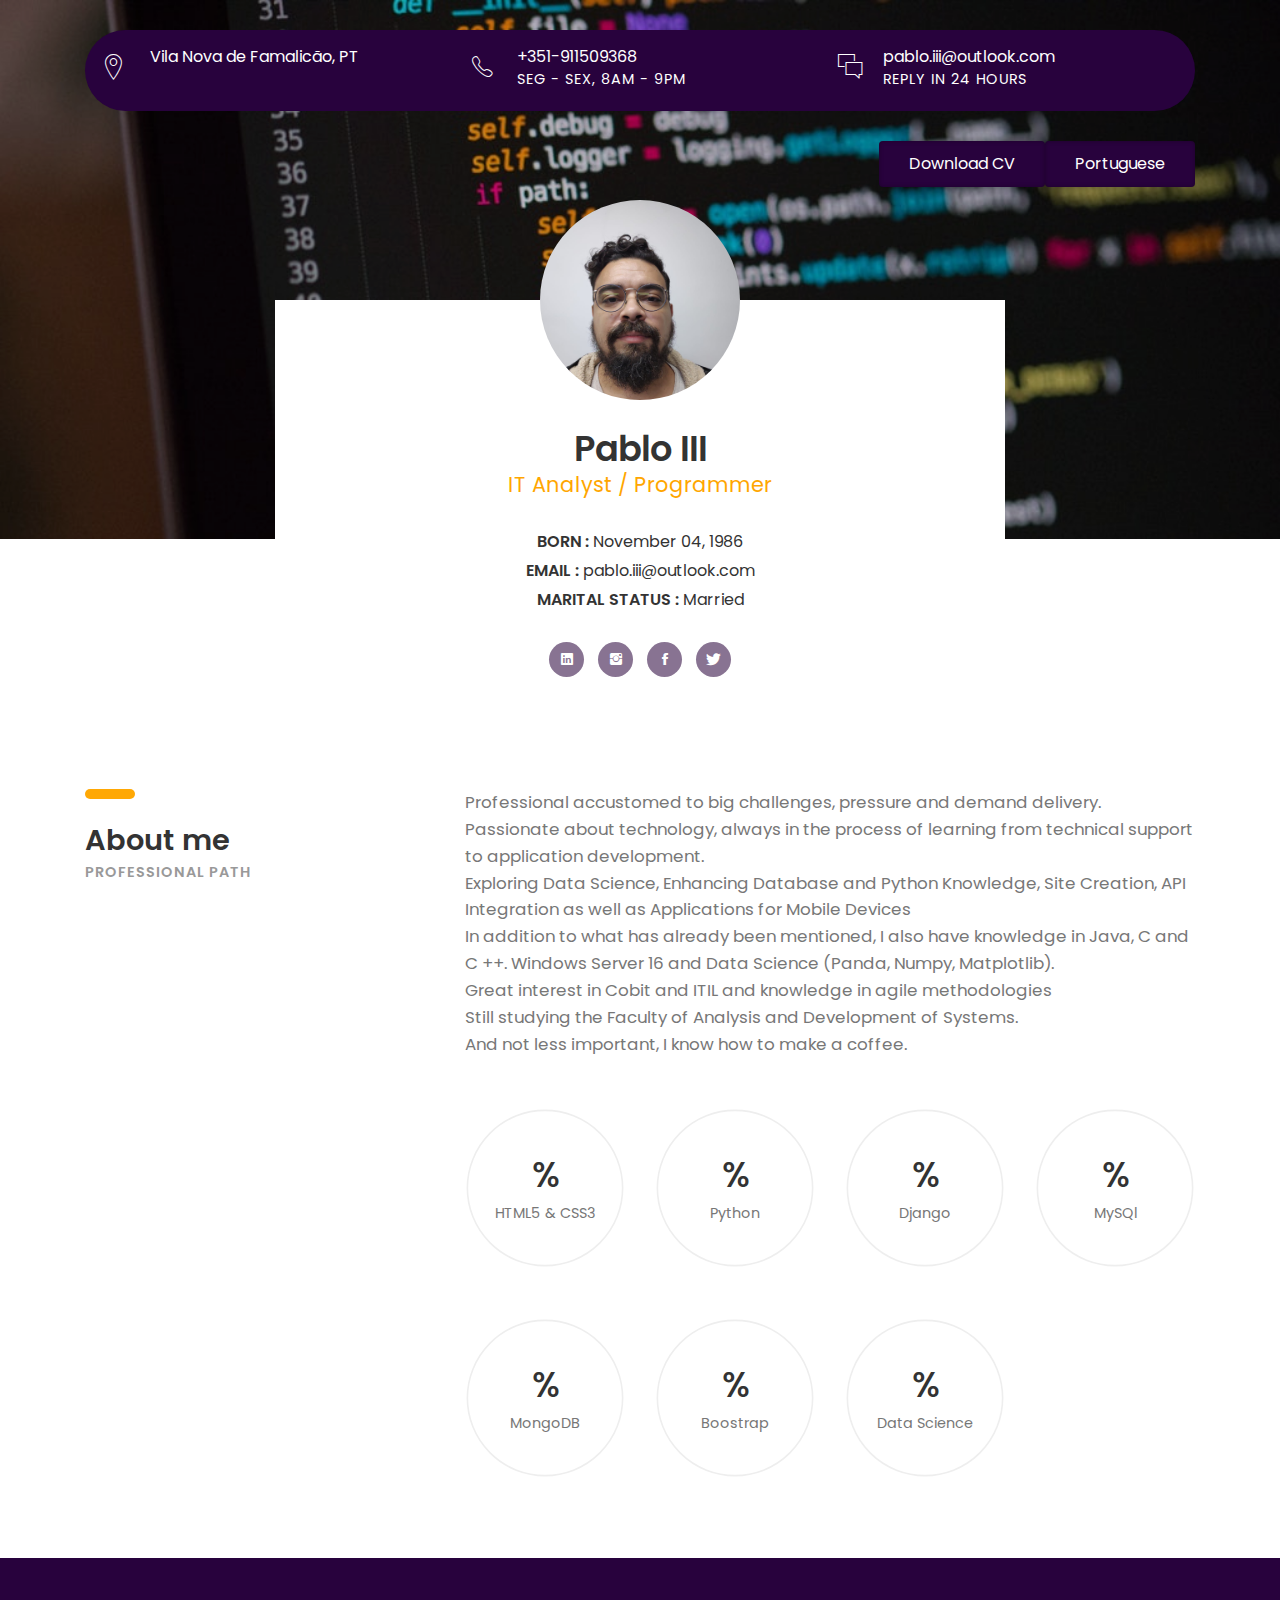
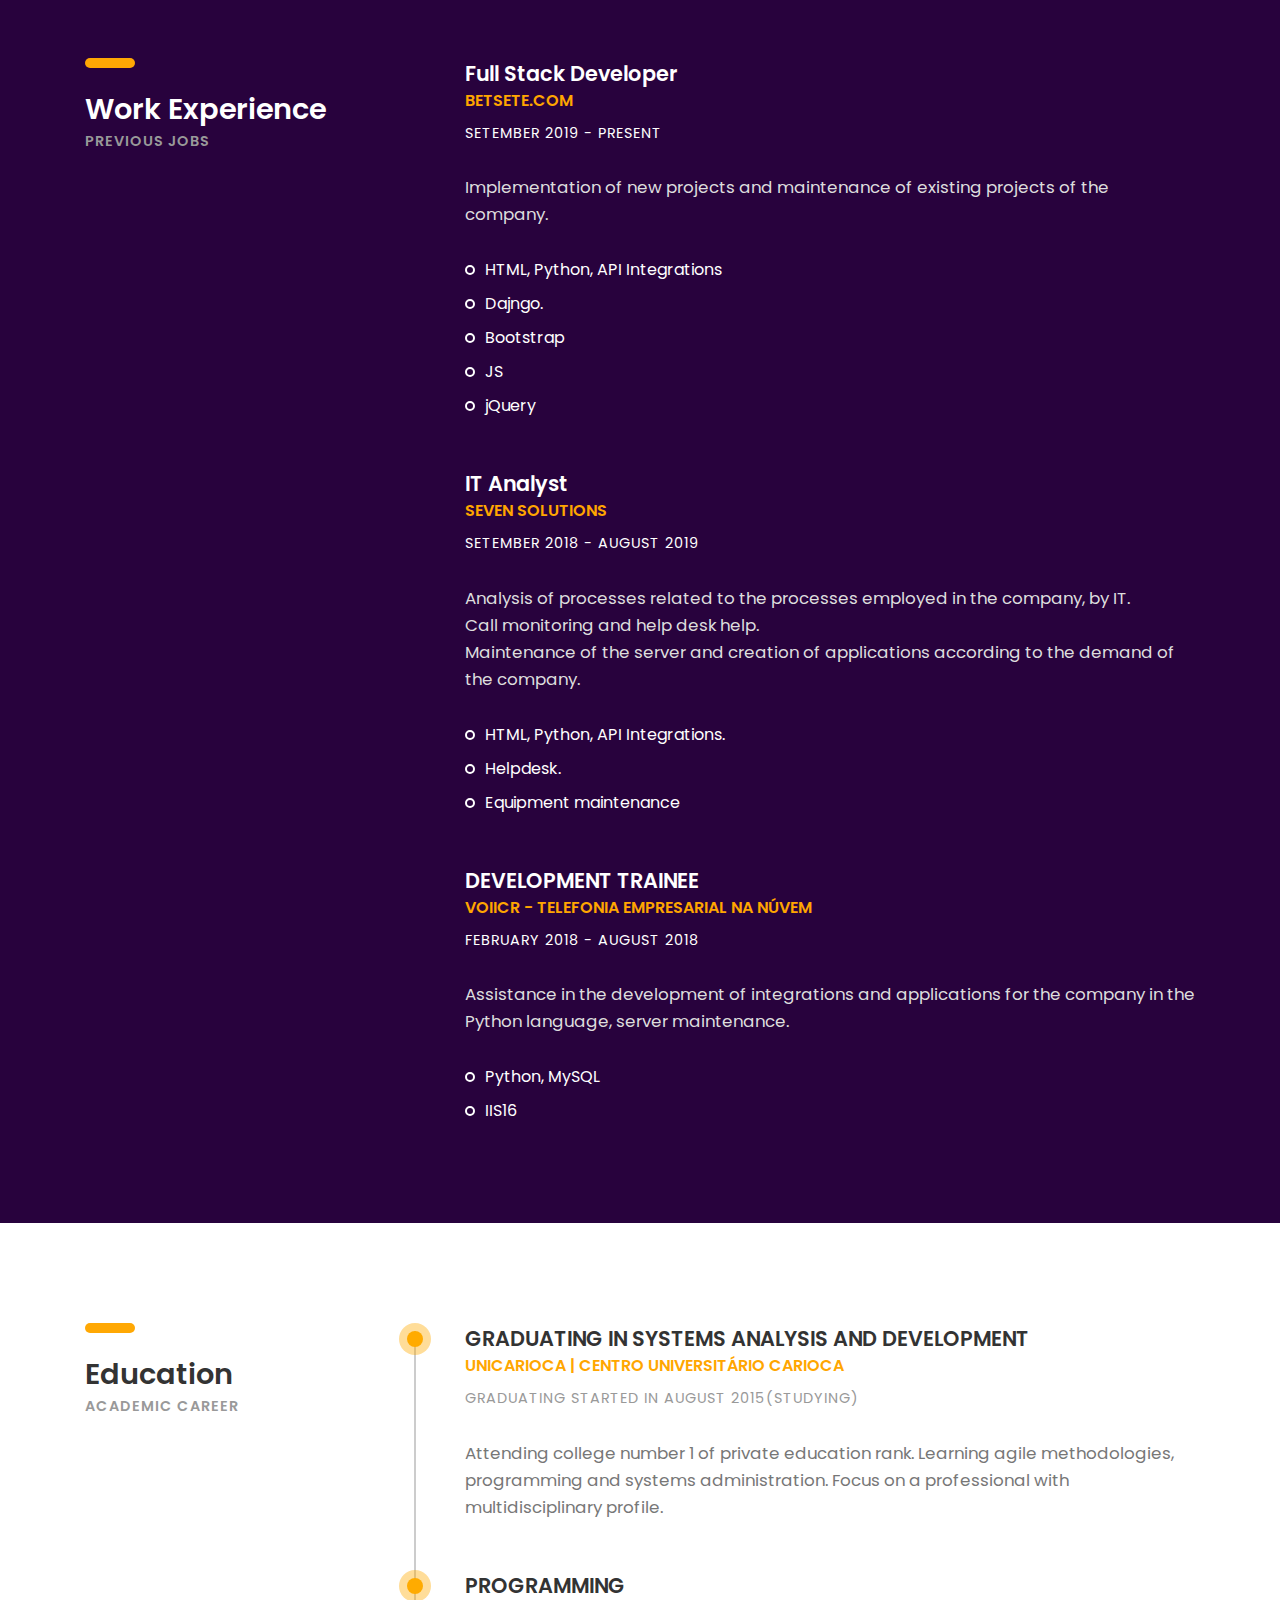
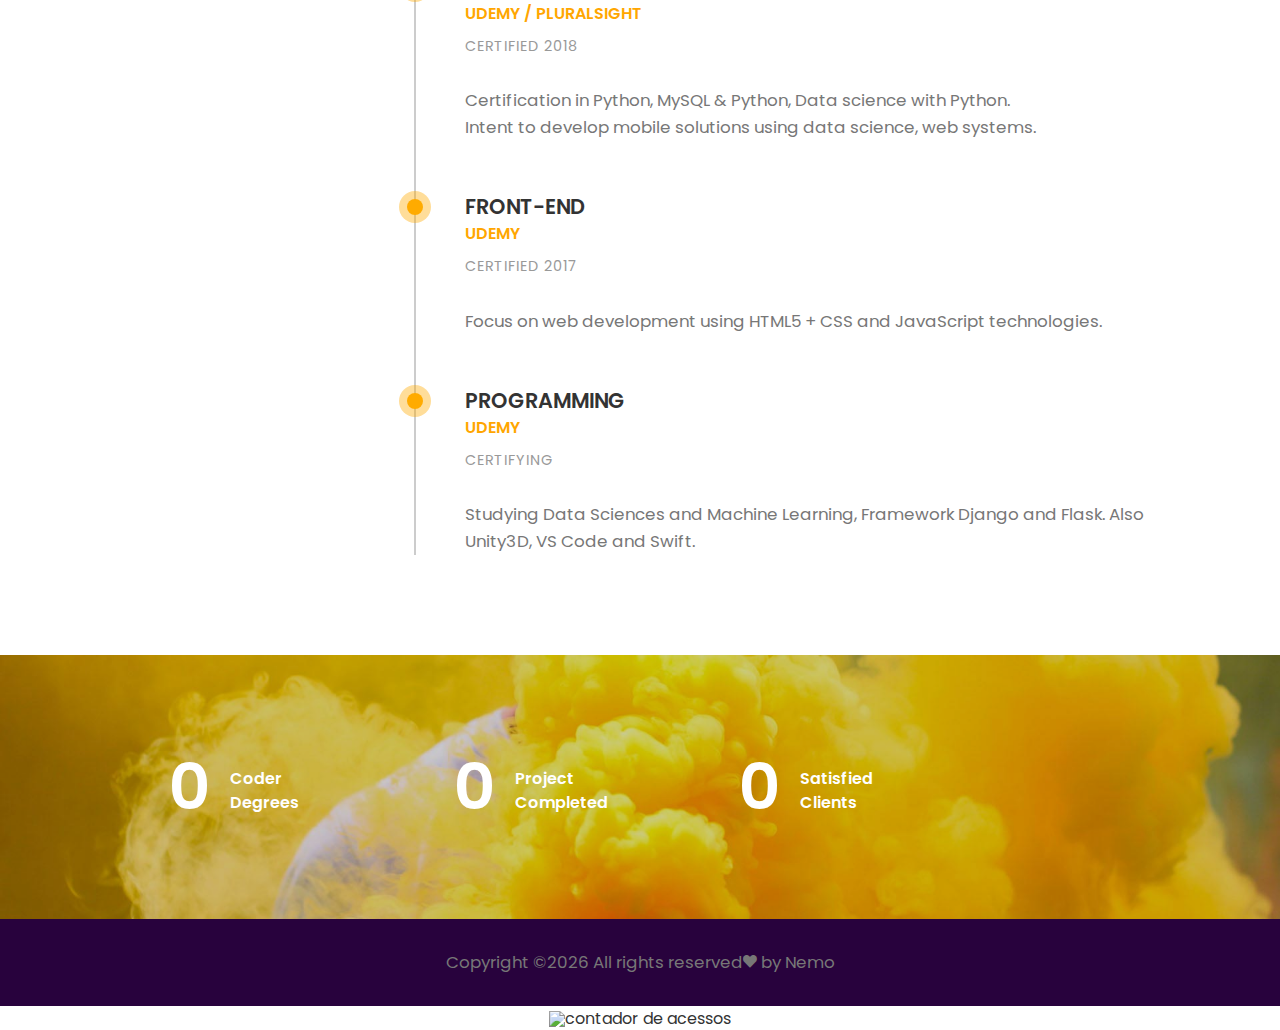
==== index.html @ e4d62749 "Update index.html" ====
<!DOCTYPE HTML>
<html lang="en">
<head>
	<title>Resume - Pablo III</title>
	<meta http-equiv="X-UA-Compatible" content="IE=edge">
    <meta name="viewport" content="width=device-width, initial-scale=1">
	<meta charset="UTF-8">
	
	
	<!-- Font -->
	
	<link href="https://fonts.googleapis.com/css?family=Poppins:400,500,600,700%7CAllura" rel="stylesheet">
	
	<!-- Stylesheets -->
	
	<link href="common-css/bootstrap.css" rel="stylesheet">
	
	<link href="common-css/ionicons.css" rel="stylesheet">
	
	<link href="common-css/fluidbox.min.css" rel="stylesheet">
	
	<link href="01-cv-portfolio/css/styles.css" rel="stylesheet">
	
	<link href="01-cv-portfolio/css/responsive.css" rel="stylesheet">

	<link rel="shortcut icon" href="images/icone.png" />
	
</head>
<body>
	
	<header>
		<div class="container">
			<div class="heading-wrapper">
				<div class="row">
					<div class="col-sm-6 col-md-6 col-lg-4">
						<div class="info">
							<i class="icon ion-ios-location-outline"></i>
							<div class="right-area">
								<!--<h5>227 Arquias Cordeiro st</h5>-->
								<h5>Vila Nova de Famalicão, PT</h5>
							</div><!--right-area-->
						</div><!--info-->
					</div><!--col-sm-4 -->
					
					<div class="col-sm-4 col-md-4 col-lg-4">
						<div class="info">
							<i class="icon ion-ios-telephone-outline"></i>
							<div class="right-area">
								<h5>+351-911509368</h5>
								<h6>SEG - SEX, 8AM - 9PM</h6>
							</div><!-- right-area -->
						</div><!-- info -->
					</div><!-- col-sm-4 -->
					
					<div class="col-sm-4 col-md-4 col-lg-4">
						<div class="info">
							<i class="icon ion-ios-chatboxes-outline"></i>
							<div class="right-area">
								<h5>pablo.iii@outlook.com</h5>
								<h6>REPLY IN 24 HOURS</h6>
							</div><!-- right-area -->
						</div><!-- info -->
					</div><!-- col-sm-4 -->
				</div><!-- row -->
			</div><!-- heading-wrapper -->
			<a class="downlad-btn" href="portugues.html">Portuguese</a>
			<a class="downlad-btn" href="images/Pablo_TI_EN.pdf" target="_
			">Download CV</a>
		</div><!-- container -->
	</header>
	
	<section class="intro-section">
		<div class="container">
			<div class="row">
				<div class="col-md-1 col-lg-2"></div>
				<div class="col-md-10 col-lg-8">
					<div class="intro">
						<div class="profile-img"><img src="images/profile-1-250x250.jpeg" alt=""></div>
						<h2><b>Pablo III</b></h2>
						<h4 class="font-yellow">IT Analyst / Programmer</h4>
						<ul class="information margin-tb-30">
							<li><b>BORN : </b>November 04, 1986</li>
							<li><b>EMAIL : </b>pablo.iii@outlook.com</li>
							<li><b>MARITAL STATUS : </b>Married</li>
						</ul>
						<ul class="social-icons">
							<!--<li><a href="#"><i class="ion-social-pinterest"></i></a></li>-->
							<li><a href="https://www.linkedin.com/in/pablo-iii-bb7b88a2/" target="_blank" ><i class="ion-social-linkedin" ></i></a></li>
							<li><a href="https://www.instagram.com/__pabloiii__/"  target="_blank"><i class="ion-social-instagram"></i></a></li>
							<li><a href="https://www.facebook.com/pablo.iii.52"  target="_blank"><i class="ion-social-facebook"></i></a></li>
							<li><a href="https://twitter.com/I__nemo__I"  target="_blank"><i class="ion-social-twitter"></i></a></li>
						</ul>
					</div><!-- intro -->
				</div><!-- col-sm-8 -->
			</div><!-- row -->
		</div><!-- container -->
	</section><!-- intro-section -->
	
	<!-- <section class="knowledge-section section">
		<div class="container">
			<div class="row">
				<div class="col-sm-4">
					<div class="heading">
						<h3><b>Knowledge</b></h3>
						<h6 class="font-lite-black"><b>MY WORK</b></h6>
					</div>
				</div>!-- col-sm-4 --
				<div class="col-sm-8">
					<div class="knowledgeFilter clearfix margin-b-80">
						<a href="#" data-filter="*" class="current"><b>ALL</b></a>
						<a href="#" data-filter=".web-design"><b>WEB DESIGN</b></a>
						<a href="#" data-filter=".branding"><b>BRANDING</b></a>
						<a href="#" data-filter=".graphic-design"><b>GRAPHIC DESIGN</b></a>
					</div>!--portfolioFilter--
				</div><-- col-sm-8 --
			</div>!-- row --
		</div>!--container --
		
		<div class="knowledgeContainer">
			
			<div class="p-item web-design">
				<a href="images/portfolio-1-600x400.jpg" data-fluidbox>
					<img src="images/portfolio-1-600x400.jpg" alt=""></a>
			</div>p-item 
			
			<div class="p-item branding graphic-design">
				<a href="images/portfolio-7-600x800.jpg" data-fluidbox>
					<img src="images/portfolio-7-600x800.jpg" alt=""></a>
			</div>!-- p-item --
			
			<div class="p-item web-design">
				<a href="images/portfolio-2-600x400.jpg" data-fluidbox>
					<img src="images/portfolio-2-600x400.jpg" alt=""></a>
			</div>!-- p-item --
			
			<div class="p-item p-item-2 graphic-design">
				<a class="img" href="images/portfolio-8-300x400.jpg" data-fluidbox>
					<img src="images/portfolio-8-300x400.jpg" alt=""></a>
				<a class="img" href="images/portfolio-9-300x400.jpg" data-fluidbox>
					<img src="images/portfolio-9-300x400.jpg" alt=""></a>
			</div>!--  p-item --
			
			<div class="p-item branding graphic-design">
				<a href="images/portfolio-3-600x400.jpg" data-fluidbox>
					<img src="images/portfolio-3-600x400.jpg" alt=""></a>
			</div>!--  p-item --
			
			<div class="p-item graphic-design web-design">
				<a href="images/portfolio-4-600x400.jpg" data-fluidbox>
					<img src="images/portfolio-4-600x400.jpg" alt=""></a>
			</div>!--  p-item --
			
			<div class="p-item  graphic-design branding">
				<a href="images/portfolio-5-600x800.jpg" data-fluidbox>
					<img src="images/portfolio-5-600x800.jpg" alt=""></a>
			</div>!--  p-item --
				
			<div class="p-item web-design branding">
				<a href="images/portfolio-6-600x800.jpg" data-fluidbox>
					<img src="images/portfolio-6-600x800.jpg" alt=""></a>
			</div>!--  p-item --

			<div class="p-item p-item-2 graphic-design">
				<a class="img" href="images/portfolio-10-300x400.jpg" data-fluidbox>
					<img src="images/portfolio-10-300x400.jpg" alt=""></a>
				<a class="img" href="images/portfolio-11-300x400.jpg" data-fluidbox>
					<img src="images/portfolio-11-300x400.jpg" alt=""></a>
			</div>!-- p-item --
		
		</div> knowledgeContainer -->
		
	</section><!-- knowledge-section -->
	
	
	<section class="about-section section">
		<div class="container">
			<div class="row">
				<div class="col-sm-4">
					<div class="heading">
						<h3><b>About me</b></h3>
						<h6 class="font-lite-black"><b>PROFESSIONAL PATH</b></h6>
					</div>
				</div><!-- col-sm-4 -->
				<div class="col-sm-8">
					<p class="margin-b-50">
					Professional accustomed to big challenges, pressure and demand delivery.<br>
					Passionate about technology, always in the process of learning from technical support to application development. <br>
					Exploring Data Science, Enhancing Database and Python Knowledge, Site Creation, API Integration as well as Applications for Mobile Devices <br>
					In addition to what has already been mentioned, I also have knowledge in Java, C and C ++. Windows Server 16 and Data Science (Panda, Numpy, Matplotlib). <br>
					Great interest in Cobit and ITIL and knowledge in agile methodologies <br>
					Still studying the Faculty of Analysis and Development of Systems. <br>
					And not less important, I know how to make a coffee.<br>
					</p>
					
					<div class="row">
						<div class="col-sm-6 col-md-6 col-lg-3">
							<div class="radial-prog-area margin-b-30">
								<div class="radial-progress" data-prog-percent=".97">
									<div></div>
									<h6 class="progress-title">HTML5 & CSS3</h6>
								</div>
							</div><!-- radial-prog-area-->
						</div><!-- col-sm-6-->
					
						<div class="col-sm-6 col-md-6 col-lg-3">
							<div class="radial-prog-area margin-b-30">
								<div class="radial-progress" data-prog-percent=".97">
									<div></div>
									<h6 class="progress-title">Python</h6>
								</div>
							</div><!-- radial-prog-area-->
						</div><!-- col-sm-6-->
						
						<div class="col-sm-6 col-md-6 col-lg-3">
							<div class="radial-prog-area margin-b-30">
								<div class="radial-progress" data-prog-percent=".82">
									<div></div>
									<h6 class="progress-title">Django</h6>
								</div>
							</div><!-- radial-prog-area-->
						</div><!-- col-sm-6-->
						
						<div class="col-sm-6 col-md-6 col-lg-3">
							<div class="radial-prog-area margin-b-50">
								<div class="radial-progress" data-prog-percent=".75">
									<div></div>
									<h6 class="progress-title">MySQl</h6>
								</div>
							</div><!-- radial-prog-area-->
						</div><!-- col-sm-6-->
						
						<div class="col-sm-6 col-md-6 col-lg-3">
							<div class="radial-prog-area margin-b-30">
								<div class="radial-progress" data-prog-percent=".72">
									<div></div>
									<h6 class="progress-title">MongoDB</h6>
								</div>
							</div><!-- radial-prog-area-->
						</div><!-- col-sm-6-->
						
						<div class="col-sm-6 col-md-6 col-lg-3">
							<div class="radial-prog-area margin-b-30">
								<div class="radial-progress" data-prog-percent=".83">
									<div></div>
									<h6 class="progress-title">Boostrap</h6>
								</div>
							</div><!--radial-prog-area-->
						</div><!--col-sm-6-->
						
						<div class="col-sm-6 col-md-6 col-lg-3">
							<div class="radial-prog-area margin-b-30">
								<div class="radial-progress" data-prog-percent=".42">
									<div></div>
									<h6 class="progress-title">Data Science</h6>
								</div>
							</div><!-- radial-prog-area-->
						</div><!-- col-sm-6-->
						
					</div><!-- row -->
				</div><!-- col-sm-8 -->
			</div><!-- row -->
		</div><!-- container -->
	</section><!-- about-section -->
	
	<section class="experience-section section">
		<div class="container">
			<div class="row">
				<div class="col-sm-4">
					<div class="heading">
						<h3><b>Work Experience</b></h3>
						<h6 class="font-lite-black"><b>PREVIOUS JOBS</b></h6>
					</div>
				</div><!-- col-sm-4 -->
				<div class="col-sm-8">
					
					<div class="experience margin-b-50">
						<h4><b>Full Stack Developer</b></h4>
						<h5 class="font-yellow"><b>BETSETE.COM</b></h5>
						<h6 class="margin-t-10">SETEMBER 2019 - PRESENT</h6>
						<p class="font-semi-white margin-tb-30">
							Implementation of new projects and maintenance of existing projects of the company.<br></p>
						<ul class="list margin-b-30">
							<li>HTML, Python, API Integrations</li>
							<li>Dajngo.</li>
							<li>Bootstrap</li>
							<li>JS</li>
							<li>jQuery</li>
						</ul>
					</div>
					
					
					<div class="experience margin-b-50">
						<h4><b>IT Analyst</b></h4>
						<h5 class="font-yellow"><b>SEVEN SOLUTIONS</b></h5>
						<h6 class="margin-t-10">SETEMBER 2018 - AUGUST 2019</h6>
						<p class="font-semi-white margin-tb-30">
							Analysis of processes related to the processes employed in the company, by IT.<br>
							Call monitoring and help desk help.<br>
							Maintenance of the server and creation of applications according to the demand of the company.<br> </p>
						<ul class="list margin-b-30">
							<li>HTML, Python, API Integrations.</li>
							<li>Helpdesk.</li>
							<li>Equipment maintenance
							</li>
						</ul>
					</div><!-- experience -->
					
					<div class="experience margin-b-50">
						<h4><b>DEVELOPMENT TRAINEE</b></h4>
						<h5 class="font-yellow"><b>VOIICR - TELEFONIA EMPRESARIAL NA NÚVEM</b></h5>
						<h6 class="margin-t-10">FEBRUARY 2018 - AUGUST 2018</h6>
						<p class="font-semi-white margin-tb-30">
							Assistance in the development of integrations and applications for the company in the Python language, server maintenance.</p>
						<ul class="list margin-b-30">
							<li>Python, MySQL</li>
							<li>IIS16</li>
							<!--<li>Sed finibus aliquam neque sit.</li>-->
						</ul>
					</div><!-- experience -->
					
				</div><!-- col-sm-8 -->
			</div><!-- row -->
		</div><!-- container -->
		
	</section><!-- experience-section -->
	
	<section class="education-section section">
		<div class="container">
			<div class="row">
				<div class="col-sm-4">
					<div class="heading">
						<h3><b>Education</b></h3>
						<h6 class="font-lite-black"><b>ACADEMIC CAREER</b></h6>
					</div>
				</div><!-- col-sm-4 -->
				<div class="col-sm-8">
					<div class="education-wrapper">
						<div class="education margin-b-50">
							<h4><b>GRADUATING IN SYSTEMS ANALYSIS AND DEVELOPMENT</b></h4>
							<h5 class="font-yellow"><b>UNICARIOCA | CENTRO UNIVERSITÁRIO CARIOCA</b></h5>
							<h6 class="font-lite-black margin-t-10">GRADUATING STARTED IN AUGUST 2015(STUDYING)</h6>
							<p class="margin-tb-30">
								Attending college number 1 of private education rank. Learning agile methodologies, programming and systems administration. Focus on a professional with multidisciplinary profile.</p>
						</div><!-- education -->
						
						<div class="education margin-b-50">
							<h4><b>PROGRAMMING</b></h4>
							<h5 class="font-yellow"><b>UDEMY / PLURALSIGHT</b></h5>
							<h6 class="font-lite-black margin-t-10">CERTIFIED 2018</h6>
							<p class="margin-tb-30">
							Certification in Python, MySQL & Python, Data science with Python.<br>
							Intent to develop mobile solutions using data science, web systems.</p>
						</div><!- education -->
						
						<div class="education margin-b-50">
							<h4><b>FRONT-END</b></h4>
							<h5 class="font-yellow"><b>UDEMY</b></h5>
							<h6 class="font-lite-black margin-t-10">CERTIFIED 2017</h6>
							<p class="margin-tb-30">Focus on web development using HTML5 + CSS and JavaScript technologies.</p>
						</div>

						<div class="education margin-b-50">
							<h4><b>PROGRAMMING</b></h4>
							<h5 class="font-yellow"><b>UDEMY</b></h5>
							<h6 class="font-lite-black margin-t-10">CERTIFYING</h6>
							<p class="margin-tb-30">
							Studying Data Sciences and Machine Learning, Framework Django and Flask. Also Unity3D, VS Code and Swift.	
							</p>
						</div><!-- education -->
					</div><!-- education-wrapper -->
				</div><!-- col-sm-8 -->
			</div><!-- row -->
		</div><!-- container -->
		
	</section><!-- about-section -->
	
	<section class="counter-section" id="counter">
		<div class="container">
			<div class="row">
			
				<div class="col-sm-6 col-md-6 col-lg-3">
					<div class="counter margin-b-30">
						<h1 class="title"><b><span class="counter-value" data-duration="400" data-count="13">0</span></b></h1>
						<h5 class="desc"><b>Coder Degrees</b></h5>
					</div><!-- counter -->
				</div><!-- col-md-3-->
				
				<div class="col-sm-6 col-md-6 col-lg-3">
					<div class="counter margin-b-30">
						<h1 class="title"><b><span class="counter-value" data-duration="1400" data-count="5">0</span></b></h1>
						<h5 class="desc"><b>Project Completed</b></h5>
					</div><!-- counter -->
				</div><!-- col-md-3-->
				
				<div class="col-sm-6 col-md-6 col-lg-3">
					<div class="counter margin-b-30">
						<h1 class="title"><b><span class="counter-value" data-duration="700" data-count="3">0</span></b></h1>
						<h5 class="desc"><b>Satisfied Clients</b></h5>
					</div><!-- counter -->
				</div><!-- col-md-3-->
				
				<!--<div class="col-sm-6 col-md-6 col-lg-3">
					<div class="counter margin-b-30">
						<h1 class="title"><b><span class="counter-value" data-duration="2000" data-count="732">0</span></b></h1>
						<h5 class="desc"><b>Finished Projects</b></h5>
					</div><!- margin-b-30 ->
				</div><!- col-md-3-->
				
			</div><!-- row-->
		</div><!-- container-->
    </section><!-- counter-section-->
	
	<footer>
		<p class="copyright">
Copyright &copy;<script>document.write(new Date().getFullYear());</script> All rights reserved<i class="ion-heart" aria-hidden="true"></i> by <a href="https://www.linkedin.com/in/pablo-iii-bb7b88a2/" target="_blank">Nemo</a>
		</p>
		<p>
			<div align=center><a href='https://contador.s12.com.br'><img src='https://contador.s12.com.br/img-w4A7dWB4WAC3Y2xd-26.gif' border='0' alt='contador de acessos'></a><script type='text/javascript' src='https://contador.s12.com.br/ad.js?id=w4A7dWB4WAC3Y2xd'></script></div>
		</p>

	</footer>
	
	
	<!-- SCIPTS -->
	
	<script src="common-js/jquery-3.2.1.min.js"></script>
	
	<script src="common-js/tether.min.js"></script>
	
	<script src="common-js/bootstrap.js"></script>
	
	<script src="common-js/isotope.pkgd.min.js"></script>
	
	<script src="common-js/jquery.waypoints.min.js"></script>
	
	<script src="common-js/progressbar.min.js"></script>
	
	<script src="common-js/jquery.fluidbox.min.js"></script>
	
	<script src="common-js/scripts.js"></script>
	
</body>
</html>
---- common-css/fluidbox.min.css ----
@-webkit-keyframes a{0%{-webkit-transform:translate(-50%,-50%) rotateX(0) rotateY(0);transform:translate(-50%,-50%) rotateX(0) rotateY(0)}50%{-webkit-transform:translate(-50%,-50%) rotateX(-180deg) rotateY(0);transform:translate(-50%,-50%) rotateX(-180deg) rotateY(0)}to{-webkit-transform:translate(-50%,-50%) rotateX(-180deg) rotateY(-180deg);transform:translate(-50%,-50%) rotateX(-180deg) rotateY(-180deg)}}@keyframes a{0%{-webkit-transform:translate(-50%,-50%) rotateX(0) rotateY(0);transform:translate(-50%,-50%) rotateX(0) rotateY(0)}50%{-webkit-transform:translate(-50%,-50%) rotateX(-180deg) rotateY(0);transform:translate(-50%,-50%) rotateX(-180deg) rotateY(0)}to{-webkit-transform:translate(-50%,-50%) rotateX(-180deg) rotateY(-180deg);transform:translate(-50%,-50%) rotateX(-180deg) rotateY(-180deg)}}.fluidbox{outline:none}.fluidbox__overlay{background-color:hsla(0,0%,100%,.85);cursor:pointer;cursor:zoom-out;opacity:0;pointer-events:none;position:fixed;top:-100%;left:0;bottom:-100%;right:0;-webkit-transition:all .5s ease-in-out;transition:all .5s ease-in-out}.fluidbox--opened .fluidbox__overlay{pointer-events:auto}.fluidbox__wrap{background-position:center center;background-size:cover;margin:0 auto;position:relative;-webkit-transition:all .5s ease-in-out;transition:all .5s ease-in-out}.fluidbox--closed .fluidbox__thumb,.fluidbox__thumb{-webkit-transition:opacity 0s ease-in-out 0s;transition:opacity 0s ease-in-out 0s}.fluidbox__ghost{background-size:100% 100%;background-position:center center;background-repeat:no-repeat;position:absolute;-webkit-transition:opacity 0s 0s,-webkit-transform .5s 0s;transition:opacity 0s 0s,-webkit-transform .5s 0s;transition:opacity 0s 0s,transform .5s 0s;transition:opacity 0s 0s,transform .5s 0s,-webkit-transform .5s 0s}.fluidbox--opened .fluidbox__ghost{cursor:pointer;cursor:zoom-out}.fluidbox--closed .fluidbox__ghost{-webkit-transition:opacity 0s .5s,-webkit-transform .5s 0s;transition:opacity 0s .5s,-webkit-transform .5s 0s;transition:opacity 0s .5s,transform .5s 0s;transition:opacity 0s .5s,transform .5s 0s,-webkit-transform .5s 0s}.fluidbox__loader{opacity:0;-webkit-perspective:200px;perspective:200px;pointer-events:none;position:absolute;top:0;left:0;bottom:0;right:0}.fluidbox__loader:before{background-color:hsla(0,0%,100%,.85);content:'';-webkit-transform-style:preserve-3d;transform-style:preserve-3d;position:absolute;top:50%;left:50%;width:20%;padding-bottom:20%;-webkit-transform:translate(-50%,-50%);transform:translate(-50%,-50%);-webkit-transition-property:-webkit-transform;transition-property:-webkit-transform;transition-property:transform;transition-property:transform,-webkit-transform;-webkit-transition-duration:.5s;transition-duration:.5s;-webkit-transition-delay:0s;transition-delay:0s}.fluidbox--loading .fluidbox__loader{opacity:1;-webkit-transition:opacity .5s ease-in-out .5s;transition:opacity .5s ease-in-out .5s}.fluidbox--loading .fluidbox__loader:before{-webkit-animation:a 1s 0s infinite ease-in-out forwards;animation:a 1s 0s infinite ease-in-out forwards}
/*# sourceMappingURL=fluidbox.min.css.map */
---- 01-cv-portfolio/css/styles.css ----
html{ font-size: 100%; height: 100%; overflow-x: hidden; margin: 0px;  padding: 0px; touch-action: manipulation; }


body{ font-size: 16px; font-family: 'Poppins', serif; width: 100%; height: 100%; margin: 0; font-weight: 400;
	-webkit-font-smoothing: antialiased; -moz-osx-font-smoothing: grayscale; word-wrap: break-word; 
	color: #333; }

h1, h2, h3, h4, h5, h6, p, a, ul, span, li, img, inpot, button{ margin: 0; padding: 0; }

h1,h2,h3,h4,h5,h6{ line-height: 1.5; font-weight: inherit; }

h1,h2,h3{ font-family: 'Poppins', cursive; }

p{ line-height: 1.6; font-size: 1.05em; font-weight: 400; color: #777; }

h1{ font-size: 4em; line-height: 1; }
h2{ font-size: 2.2em; line-height: 1.1; }
h3{ font-size: 1.8em; }
h4{ font-size: 1.3em; }
h5{ font-size: 1em; }
h6{ font-size: .9em; letter-spacing: 1px; }

a, button{ display: inline-block; text-decoration: none; color: inherit; line-height: 1; 
	-webkit-transition: all .25s ease-in-out; transition: all .25s ease-in-out; }

a:focus, a:active, a:hover,
button:focus, button:active, button:hover,
a b.light-color:hover{ text-decoration: none; color: #FFA804; }

b{ font-weight: 600; }

img{ width: 100%; }

li{ list-style: none; display: inline-block; }

span{ display: inline-block; }

button{ outline: 0; border: 0; background: none; cursor: pointer; }

.icon{ font-size: 1.1em; display: inline-block; line-height: inherit; }

[class^="icon-"]:before, [class*=" icon-"]:before{ line-height: inherit; }

b.max-bold{ font-weight: 700; }



/* ---------------------------------
2. COMMONS FOR PAGE DESIGN
--------------------------------- */

.section{ padding: 100px 0 50px; }

.section .heading{ margin-bottom: 60px; }

.section .heading:before{ content:''; height: 10px; width: 50px; border-radius: 5px;
	margin-bottom: 20px; display: block; background: #FFA804; }
	
.margin-t-10{ margin-top: 10px; }

.margin-b-30{ margin-bottom: 30px; }
.margin-b-50{ margin-bottom: 50px; }

.margin-tb-30{ margin-top: 30px; margin-bottom: 30px; }

.font-yellow{ color: #FFA600; }

.font-semi-white{ color: #ddd; }

.font-lite-black{ color: #999; }


/* ---------------------------------
3. HEADER
--------------------------------- */

header{ position: absolute; top: 30px; left: 0; right: 0; z-index: 50; }

header .heading-wrapper{ border-radius: 55px; padding: 15px 20px 10px; background: #28023D; color: #ffffff; }

header .info{ margin-bottom: 10px; }

header .info .icon{ float: left; font-size: 30px; }

header .info .right-area{ margin-left: 45px; }

header .downlad-btn{ padding: 15px 30px; border-radius: 4px; float: right; margin-top: 30px;
	box-shadow: inset 0 0px 4px rgba(0,0,0,.3); background: #28023D; color: #fff; 
	-webkit-transition: all .2s ease; transition: all .2s ease; }

header .downlad-btn:hover{ -webkit-transform: translateY(-4px); transform: translateY(-4px); }


/* ---------------------------------
4. INTRO SECTION
--------------------------------- */

.intro-section{ padding-top: 200px; position: relative; background-size: cover; 
	z-index: 1;background-image: url(../../images/slider-1-1920x1080.jpg); }

.intro-section:before{ content:''; z-index: -1; position: absolute; top: 0; bottom: 0; left: 0; 
	right: 0; background: rgba(0,0,0, .2); }
	
.intro-section:after{ content: ''; position: absolute; bottom: 0; left: 0; right: 0;
	height: 150px; z-index: -1; background: #fff; }

.intro{ padding: 0 20px; margin-top: 100px; text-align: center; background: #fff; }

.intro .profile-img{ height: 200px; width: 200px; border-radius: 100px; margin: 0 auto; 
	overflow: hidden; position: relative; top: -100px; margin-bottom: -70px;  }

.intro .information > li{ display: block; margin: 5px 0; }

.intro .social-icons > li > a{ height: 35px; line-height: 35px; width: 35px; border-radius: 20px; 
	overflow: hidden; z-index: 1; position: relative; margin: 0 5px 5px; background: #887392; color: #fff; }

.intro .social-icons > li > a:after{ content: ''; position: absolute; bottom: 0; left: 0; right: 0;
	top: 0; z-index: -1; border-radius: 20px; background: #FFA804; 
	-webkit-transition: all .2s ease; transition: all .2s ease;
	-webkit-transform: scale(0); transform: scale(0); }

.intro .social-icons > li > a:hover:after{ -webkit-transform: scale(1); transform: scale(1); }


/* ---------------------------------
5. PORFOLIO SECTION
--------------------------------- */

.knowledge-section{ padding-bottom: 0; }

.knowledge-section .knowledgeFilter{ margin-top: 60px; color: #666; }

.knowledge-section .knowledgeFilter a{ margin: 10px 10px 0 0; }

.knowledge-section .knowledgeFilter a.current{  color: #FFA804; }

.knowledge-section .knowledgeContainer{ margin-left: -15px; margin-right: -15px; }

.knowledge-section .p-item{ width: 33.333%; padding: 0 7.5px 0px; margin-top: 15px; }

.knowledge-section .p-item a{ display: inline; }

.knowledge-section .p-item.p-item-2 .img:first-child{ float: left; width: 50%; padding-right: 7.5px; }

.knowledge-section .p-item.p-item-2 .img:last-child{ float: right; width: 50%; padding-left: 7.5px; }


/* ---------------------------------
6. ABOUT SECTION
--------------------------------- */

.radial-progress{ position: relative; max-width: 200px; margin: 0 auto; }

.radial-progress .progressbar-text{ font-size: 2.2em; font-weight: 500; 
	padding-bottom: 25px!important; color: #333!important; }

.radial-progress .progressbar-text:after{ content:'%'; }

.radial-progress .progress-title{ position: absolute; top: 50%; left: 50%; width: 100%;
	letter-spacing: 0; text-align: center; transform: translate(-50%, 15px); color: #777; }

	

/* ---------------------------------
7. EXPERIENCE SECTION
--------------------------------- */

.experience-section{ background: #28023D; color: #fff; }

.experience .list > li{ display: block; position: relative; margin-bottom: 10px; padding-left: 20px; }

.experience .list > li:before{ content: ''; position: absolute; top: 50%; left: 0; height: 10px; 
	width: 10px; margin-top: -5px; display: block; border-radius: 10px; border: 2px solid #fff; }

	
/* ---------------------------------
8. EDUCATION SECTION
--------------------------------- */

.education-wrapper{ position: relative; }

.education-wrapper:after{ content:''; position: absolute; top: 8px; bottom: 0; left: -51px;
	width: 2px; background: #ccc; }

.education-wrapper .education{ position: relative; }

.education-wrapper .education:after{ content:''; position: absolute; top: 8px; left: -58px; width: 16px; 
	height: 16px; border-radius: 10px; z-index: 1;
	box-shadow: 0 0 0 8px rgba(255,171,0, .4); background: #FFAB00; }
	
	
/* ---------------------------------
9. COUNTER SECTION
--------------------------------- */

.counter-section{ position: relative; padding: 100px 0 70px; background-size: cover; z-index: 1; 
	background-image: url(../../images/slider-2-1920x600.jpg); color: #fff; }

.counter-section:after{ content:''; z-index: -1; position: absolute; top: 0; bottom: 0; left: 0; 
	right: 0; background: rgba(0,0,0, .2); }

.counter{ position: relative; }
	
.counter .title{ text-align: right; margin-right: 130px; }

.counter .desc{ position: absolute; bottom: 4px; right: 0px; width: 110px; }


/* RADIAL PREOGRESS SECTION */


.radial-progress{ position: relative; max-width: 200px; margin: 0 auto; }

.radial-progress .progressbar-text{ font-size: 2.2em; font-weight: 500; 
	padding-bottom: 25px!important; color: #333!important; }

.radial-progress .progressbar-text:after{ content:'%'; }

.radial-progress .progress-title{ position: absolute; top: 50%; left: 50%; width: 100%;
	letter-spacing: 0; text-align: center; transform: translate(-50%, 15px); color: #777; }

	
	
/* ---------------------------------
10. FOOTER
--------------------------------- */

.copyright{ text-align: center; padding: 30px 0; background: #28023D; }
---- 01-cv-portfolio/css/responsive.css ----
/* Screens Resolution : 992px
-------------------------------------------------------------------------- */
@media only screen and (max-width: 1200px) {
	/* ---------------------------------
	9. COUNTER SECTION
	--------------------------------- */

	.counter-section{ text-align: center; padding: 50px 0 20px; }

	.counter{ display: inline-block; }
	
	.counter .desc{ text-align: left; }
}

/* Screens Resolution : 992px
-------------------------------------------------------------------------- */
@media only screen and (max-width: 992px) {
	
	/* ---------------------------------
	4. INTRO SECTION
	--------------------------------- */

	.intro-section{ padding-top: 250px; }
	
}

/* Screens Resolution : 767px
-------------------------------------------------------------------------- */
@media only screen and (max-width: 767px) {
	
	/* ---------------------------------
	1. PRIMARY STYLES
	--------------------------------- */

	p{ line-height: 1.4; }

	h1{ font-size: 3em; }
	h2{ font-size: 2em; }
	h3{ font-size: 1.8em; }


	
	/* ---------------------------------
	2. COMMONS FOR PAGE DESIGN
	--------------------------------- */

	.section{ padding: 50px 0 0px; }

	.section .heading{ margin-bottom: 30px; }

	
	/* ---------------------------------
	4. INTRO SECTION
	--------------------------------- */

	.intro-section{ padding-top: 350px; }


	/* ---------------------------------
	5. PORFOLIO SECTION
	--------------------------------- */

	.portfolio-section{ padding-bottom: 0; }
	
	.portfolio-section .portfolioFilter{ margin: 0px 0 10px; }
	
	.portfolio-section .portfolioContainer{ margin-left: 0; margin-right: 0; }

	.portfolio-section .p-item{ width: 50%; padding: 0 15px 0px; }

	.portfolio-section .p-item{ max-width: 400px; }

	
	/* ---------------------------------
	8. EDUCATION SECTION
	--------------------------------- */
	
	.education-wrapper:after,
	.education-wrapper .education:after{ display: none; }

}

/* Screens Resolution : 575px
-------------------------------------------------------------------------- */
@media only screen and (max-width: 575px) {
	
	/* ---------------------------------
	1. PRIMARY STYLES
	--------------------------------- */

	body{ font-size: 14px;  }
	

	/* ---------------------------------
	5. PORFOLIO SECTION
	--------------------------------- */
	
	.portfolio-section .p-item{ width: 100%; }
	
}

/* Screens Resolution : 479px
-------------------------------------------------------------------------- */
@media only screen and (max-width: 479px) {


}

/* Screens Resolution : 359px
-------------------------------------------------------------------------- */
@media only screen and (max-width: 359px) {
	
	/* ---------------------------------
	3. HEADER
	--------------------------------- */

	header .heading-wrapper{  padding: 30px 20px 20px; }

	header .info .icon{ font-size: 25px; }

	header .info .right-area{ margin-left: 35px; }

}

/* Screens Resolution : 290px
-------------------------------------------------------------------------- */
@media only screen and (max-width: 290px) {

	
}

/* Screens Resolution : 290px
-------------------------------------------------------------------------- */
@media only screen and (max-width: 260px) {
	
	/* ---------------------------------
	3. HEADER
	--------------------------------- */

	header .heading-wrapper{  padding: 10px 15px 0px; }

	header .info .icon{ font-size: 15px; }

	header .info .right-area{ margin-left: 20px; }
	
	/* ---------------------------------
	4. INTRO SECTION
	--------------------------------- */

	.intro .profile-img{ width: 80%; height: auto; top: 0; margin-bottom: 10px; }
	
	.intro{ padding: 20px 10px 0; margin-right: -15px; margin-left: -15px; }
	
}
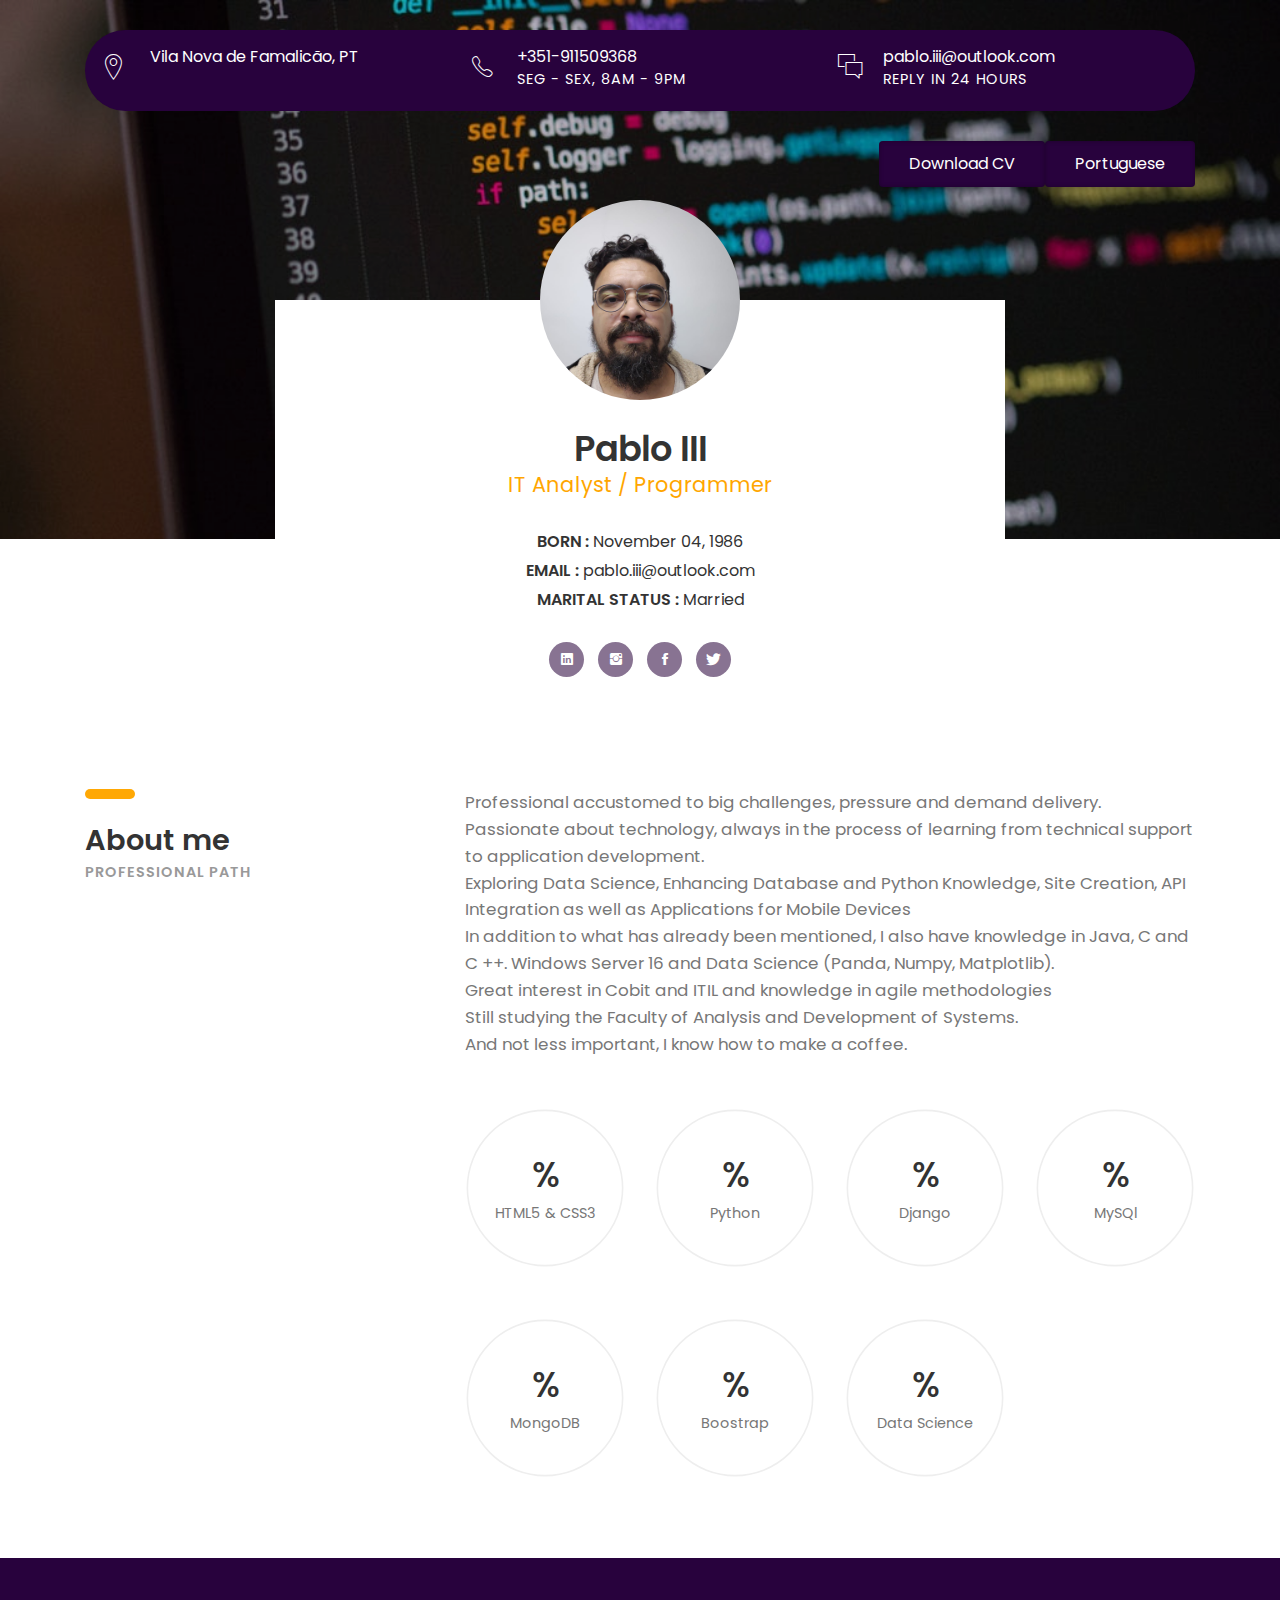
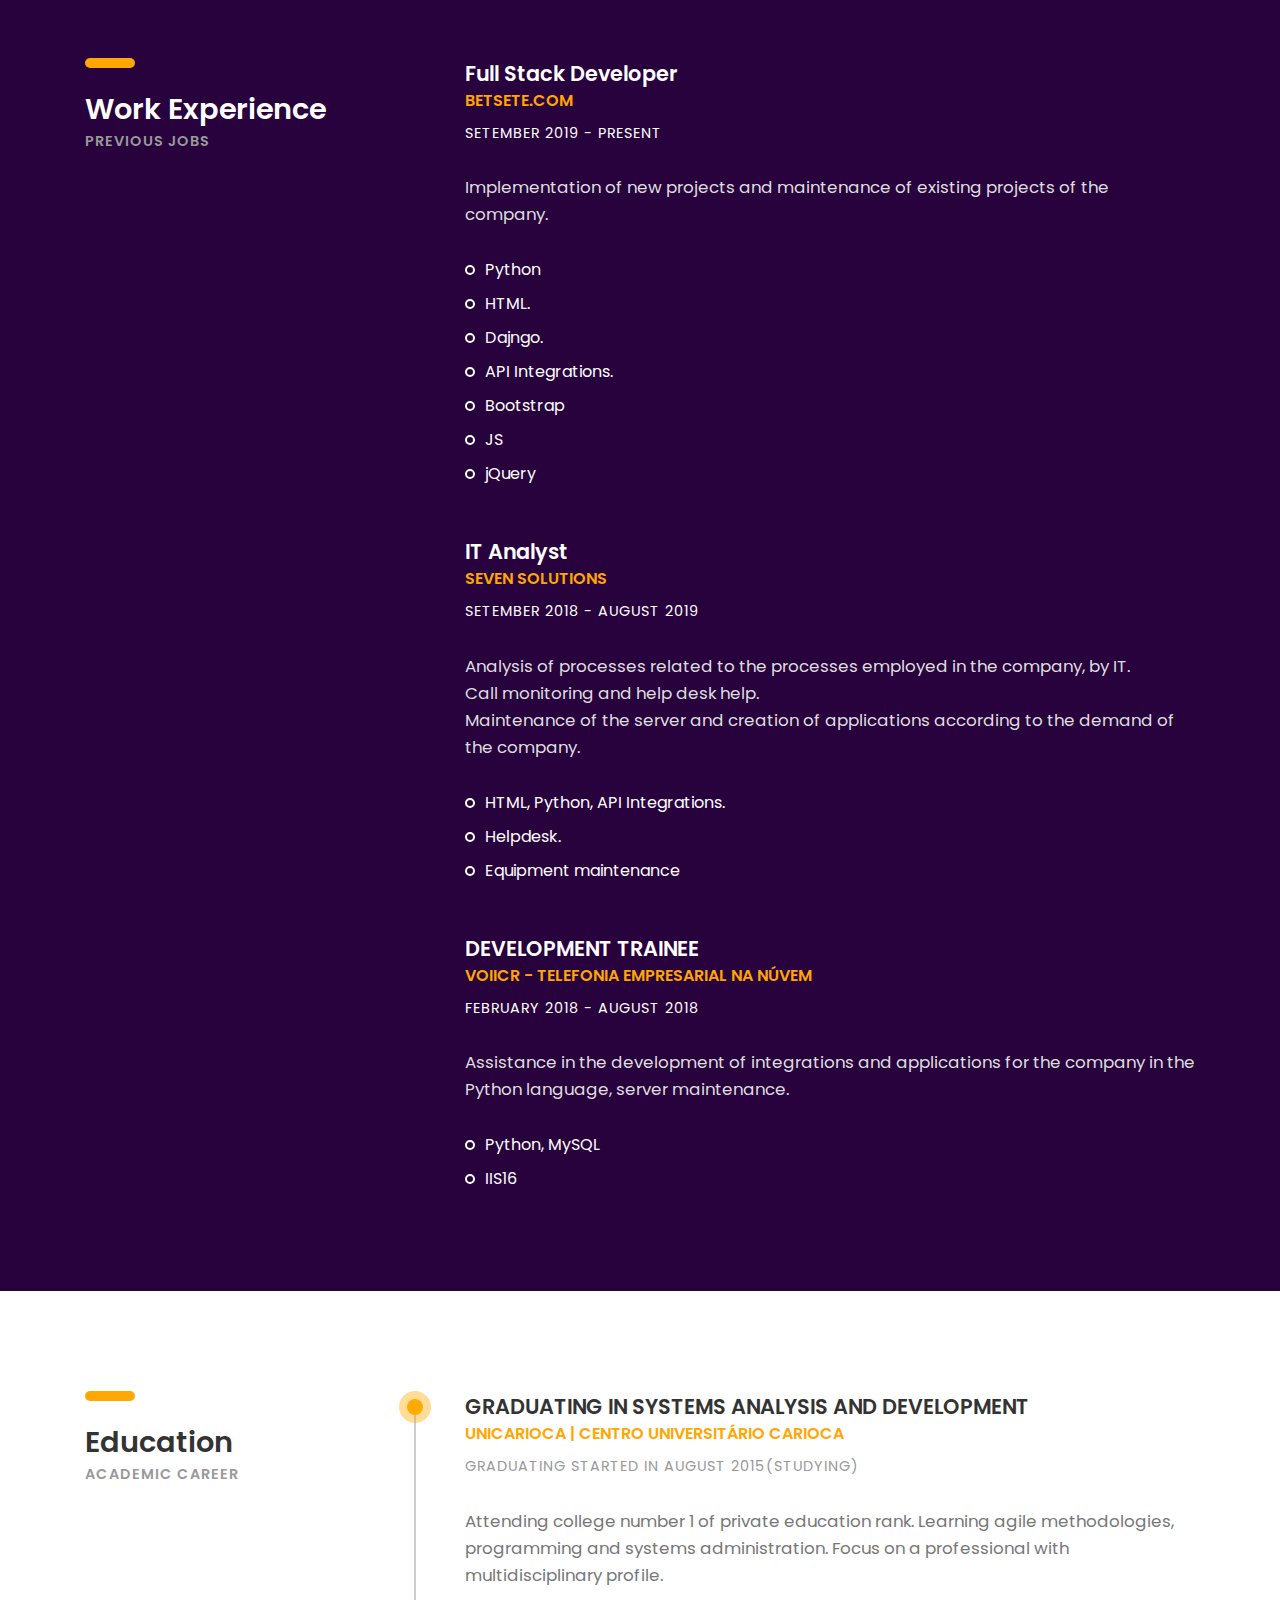
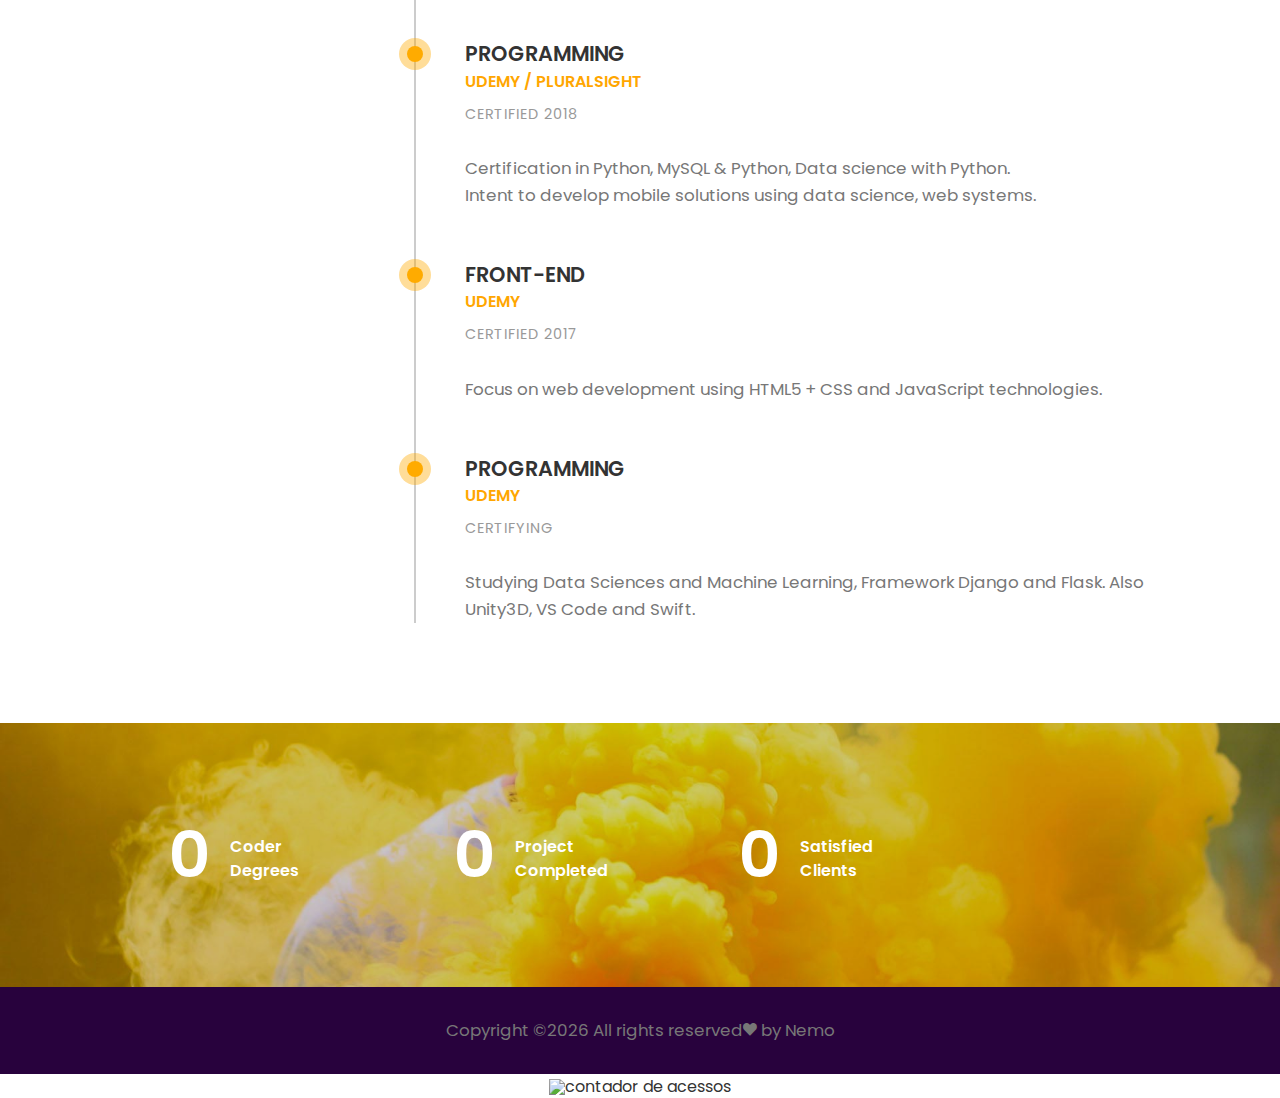
==== commit 635311b2: "Update index.html" ====
--- a/index.html
+++ b/index.html
@@ -280,8 +280,10 @@
 						<p class="font-semi-white margin-tb-30">
 							Implementation of new projects and maintenance of existing projects of the company.<br></p>
 						<ul class="list margin-b-30">
-							<li>HTML, Python, API Integrations</li>
+							<li>Python</li>
+							<li>HTML.</li>
 							<li>Dajngo.</li>
+							<li>API Integrations.</li>
 							<li>Bootstrap</li>
 							<li>JS</li>
 							<li>jQuery</li>
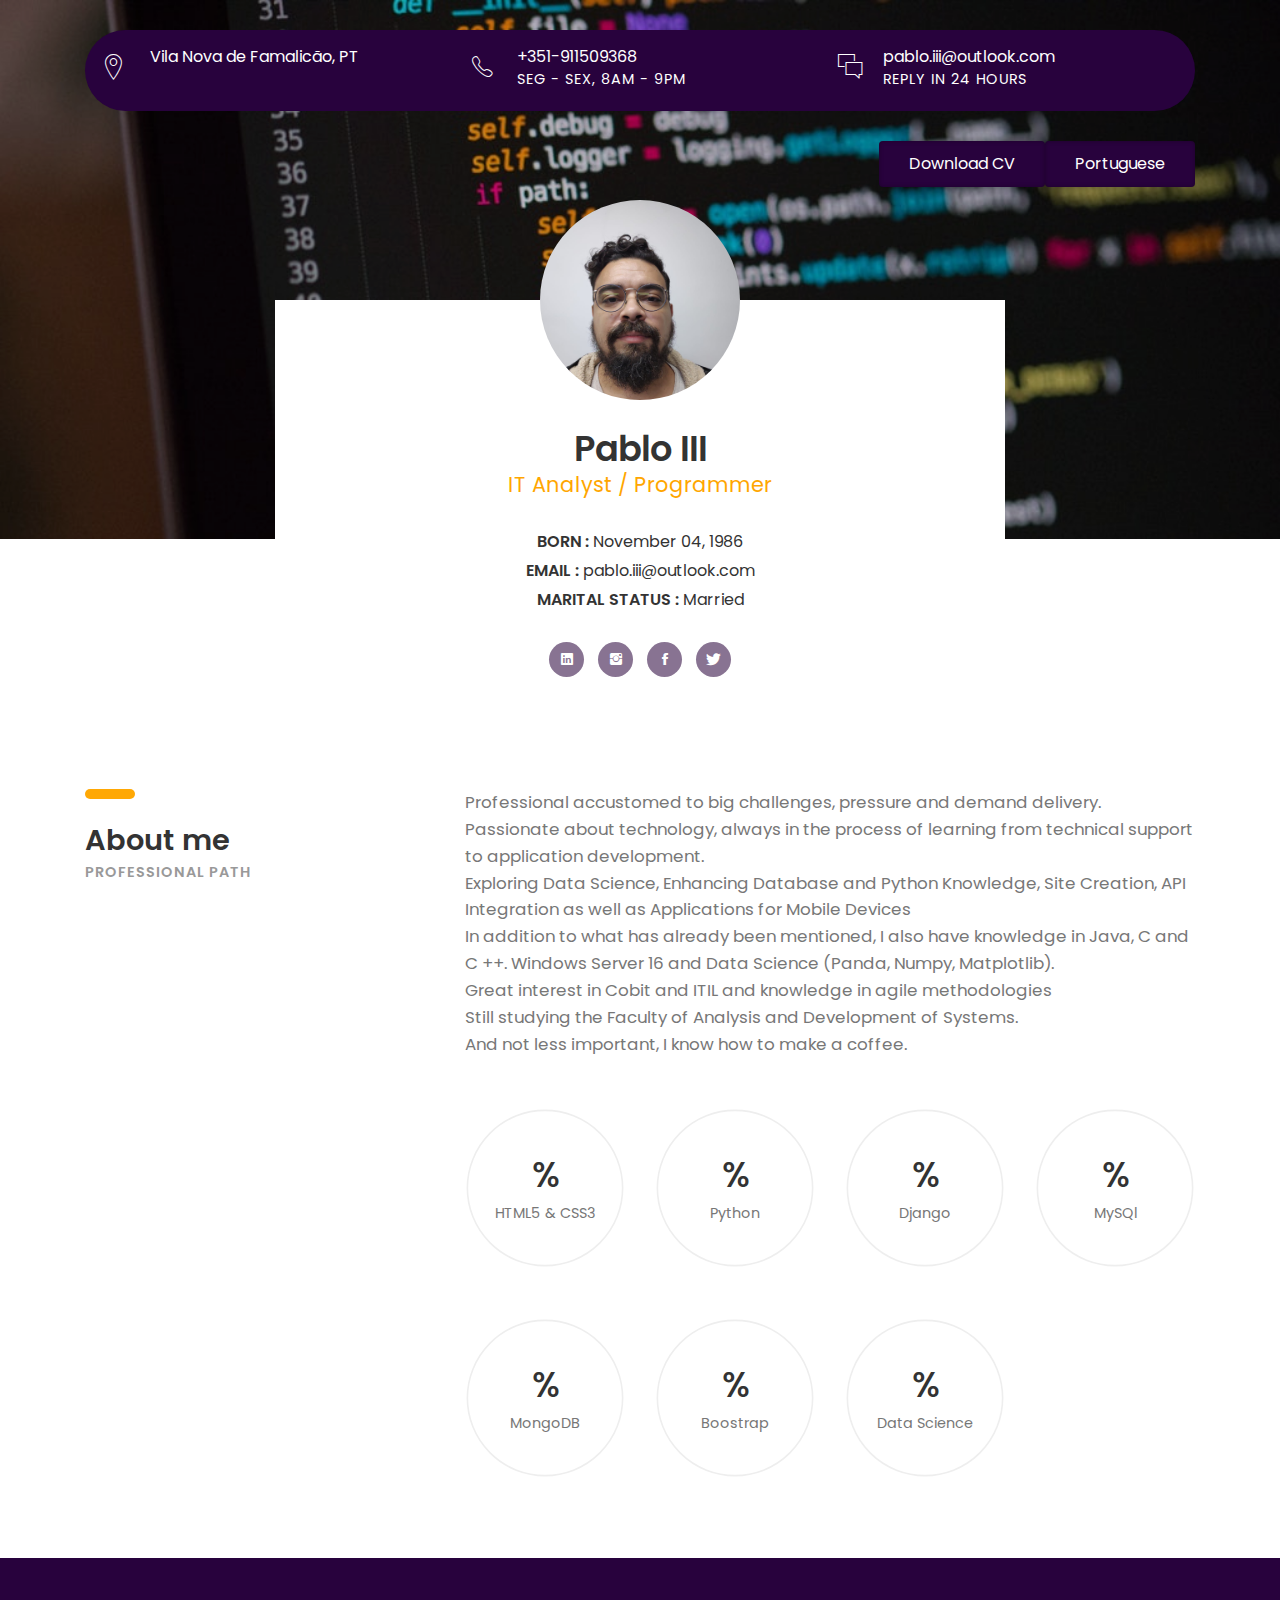
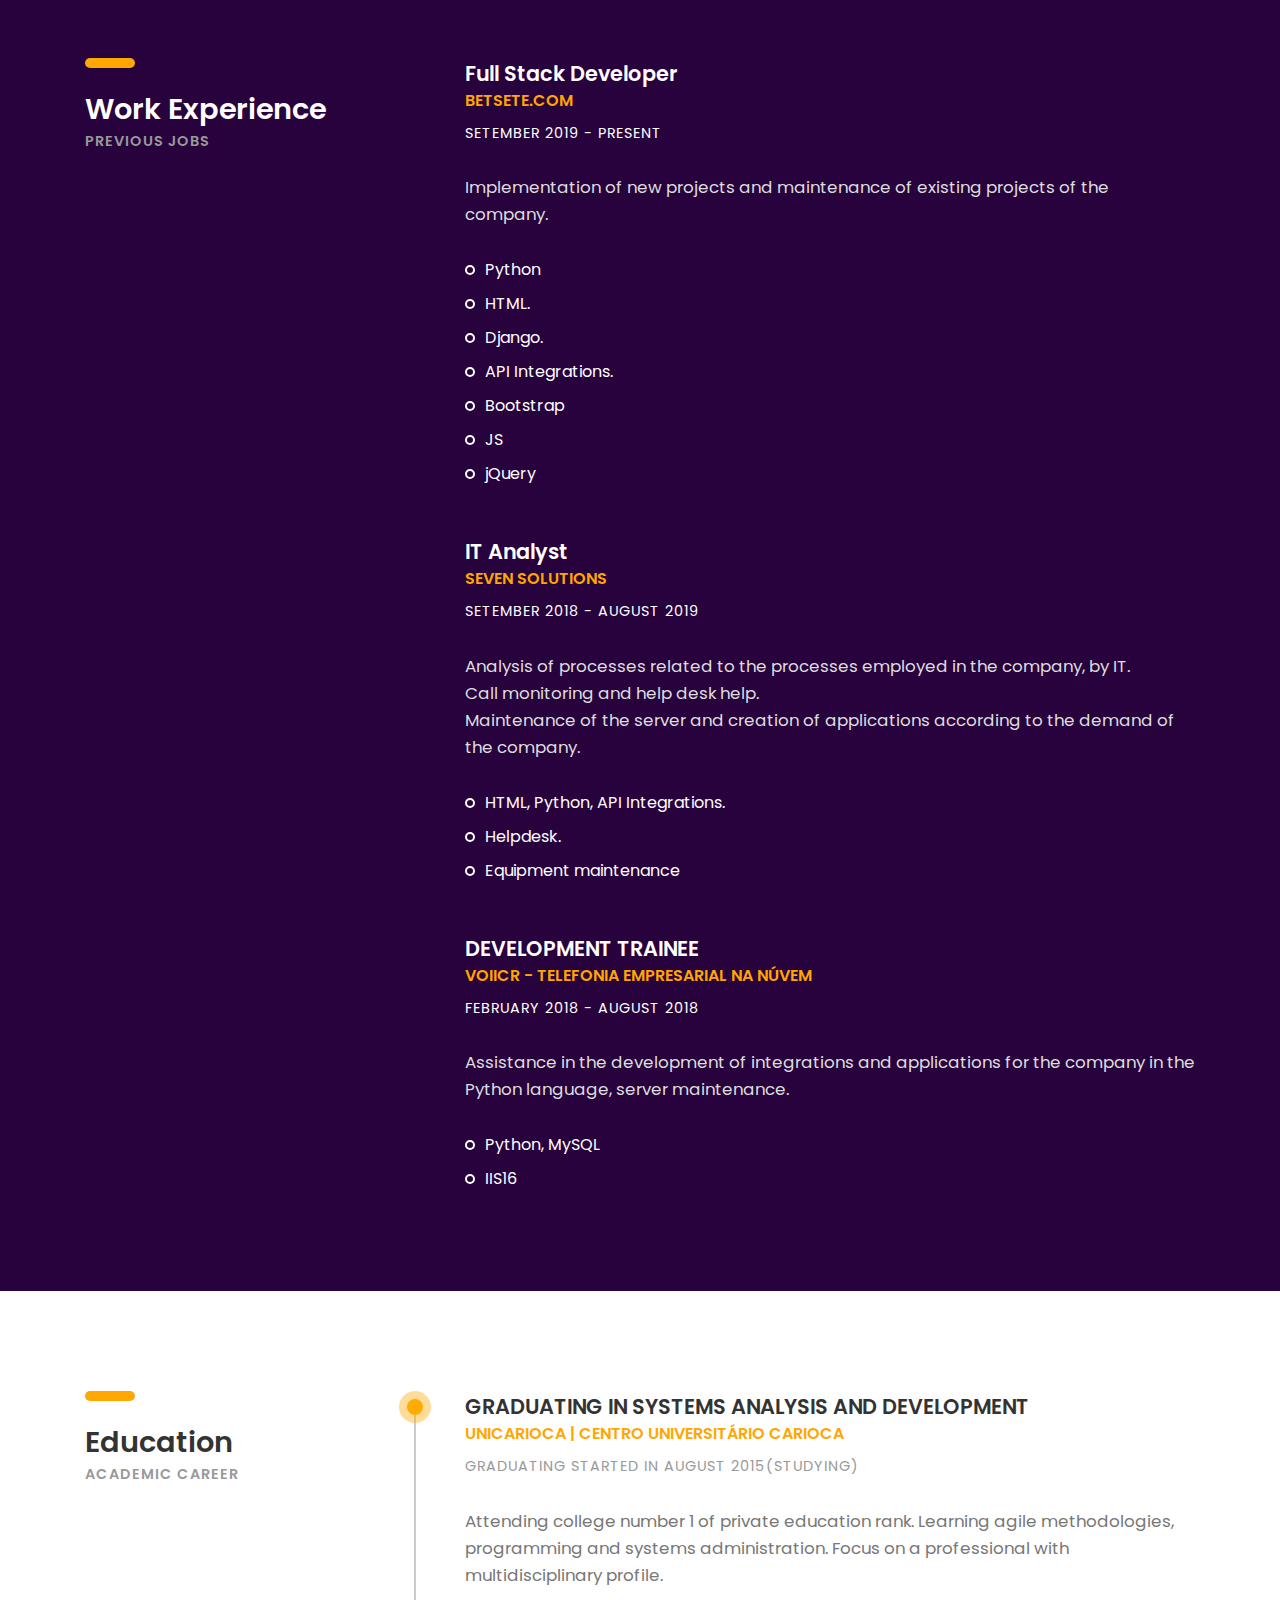
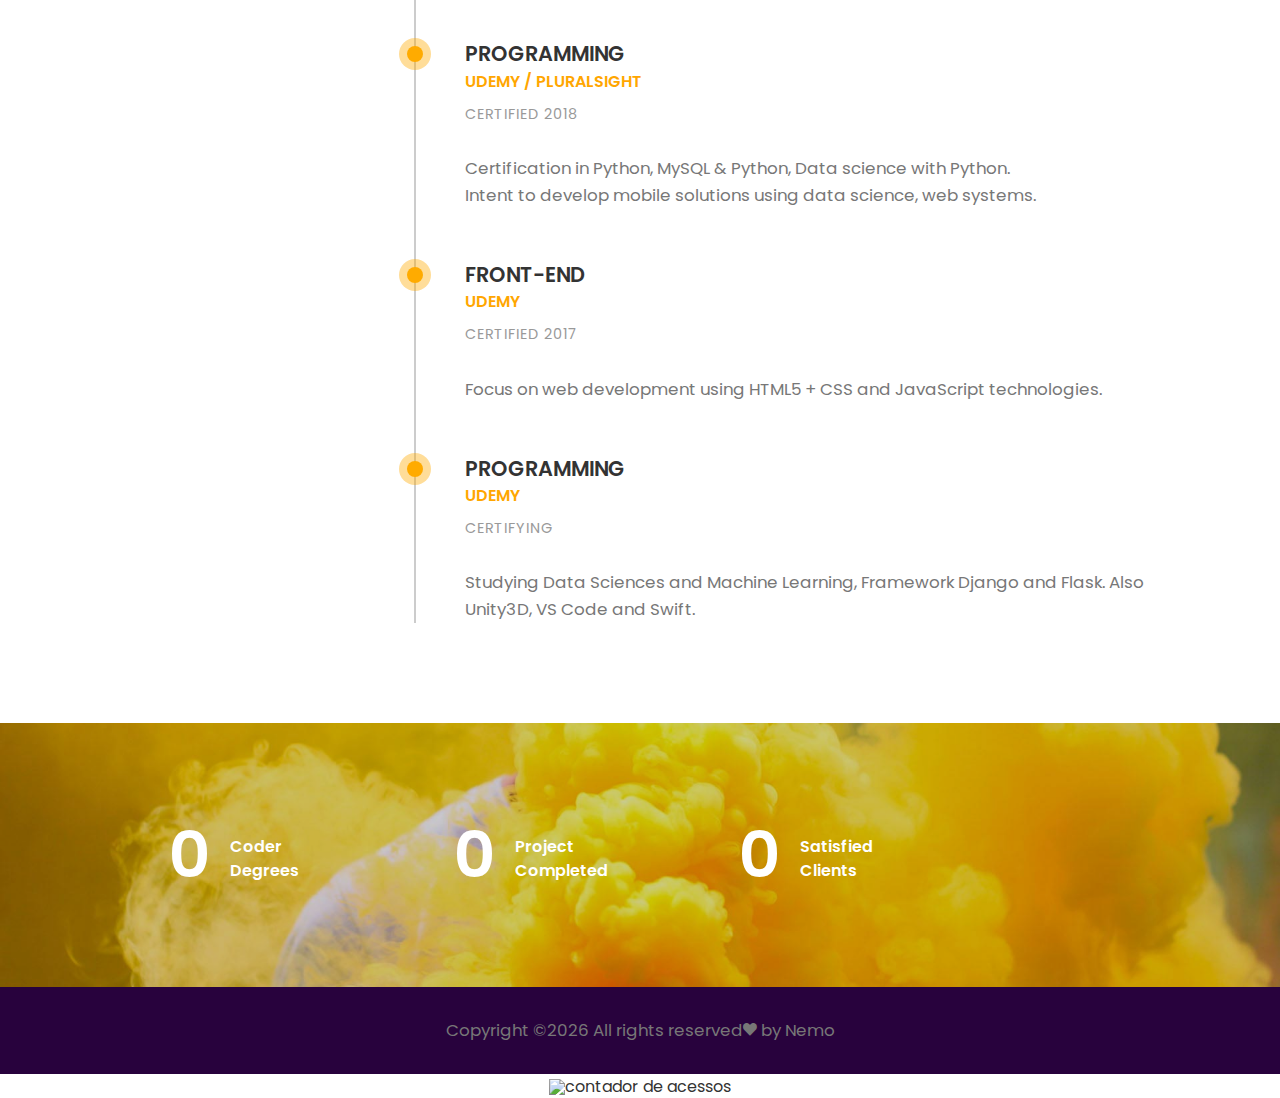
==== commit d67da7b7: "Update index.html" ====
--- a/index.html
+++ b/index.html
@@ -282,7 +282,7 @@
 						<ul class="list margin-b-30">
 							<li>Python</li>
 							<li>HTML.</li>
-							<li>Dajngo.</li>
+							<li>Django.</li>
 							<li>API Integrations.</li>
 							<li>Bootstrap</li>
 							<li>JS</li>
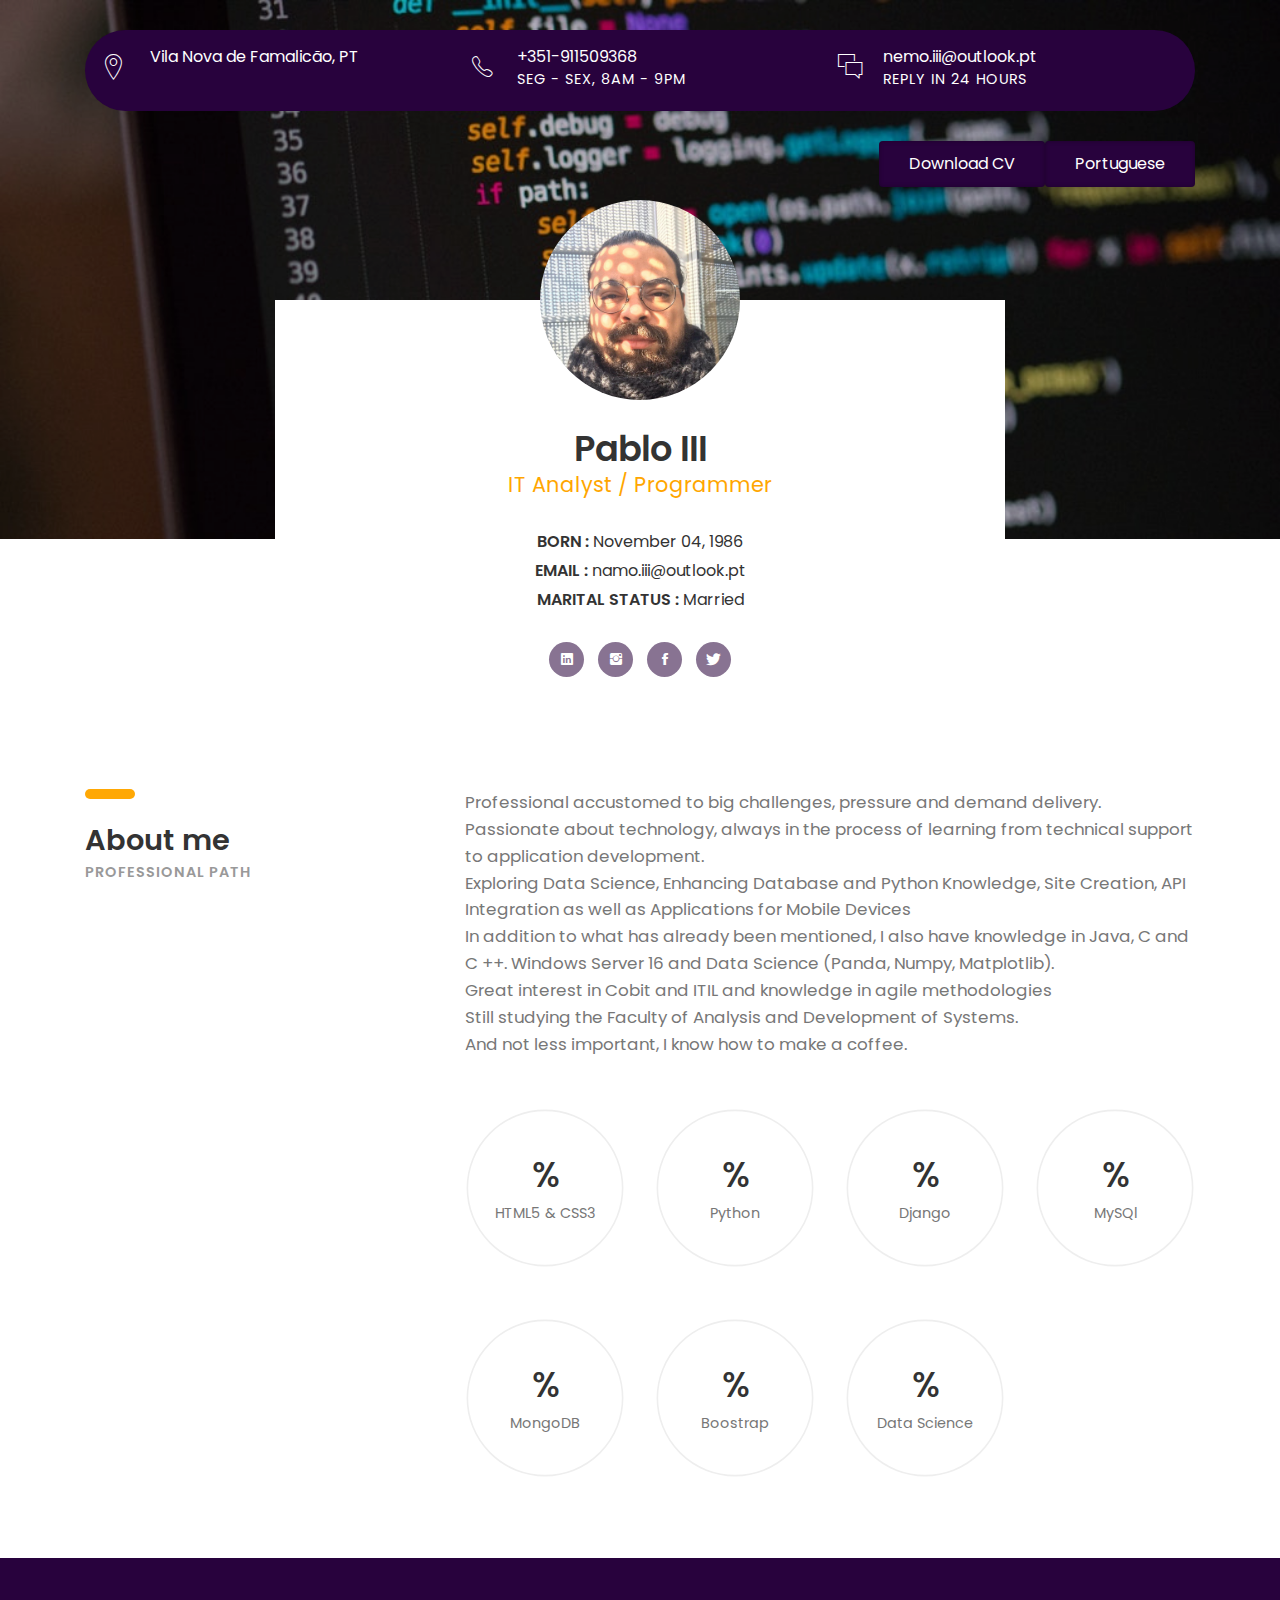
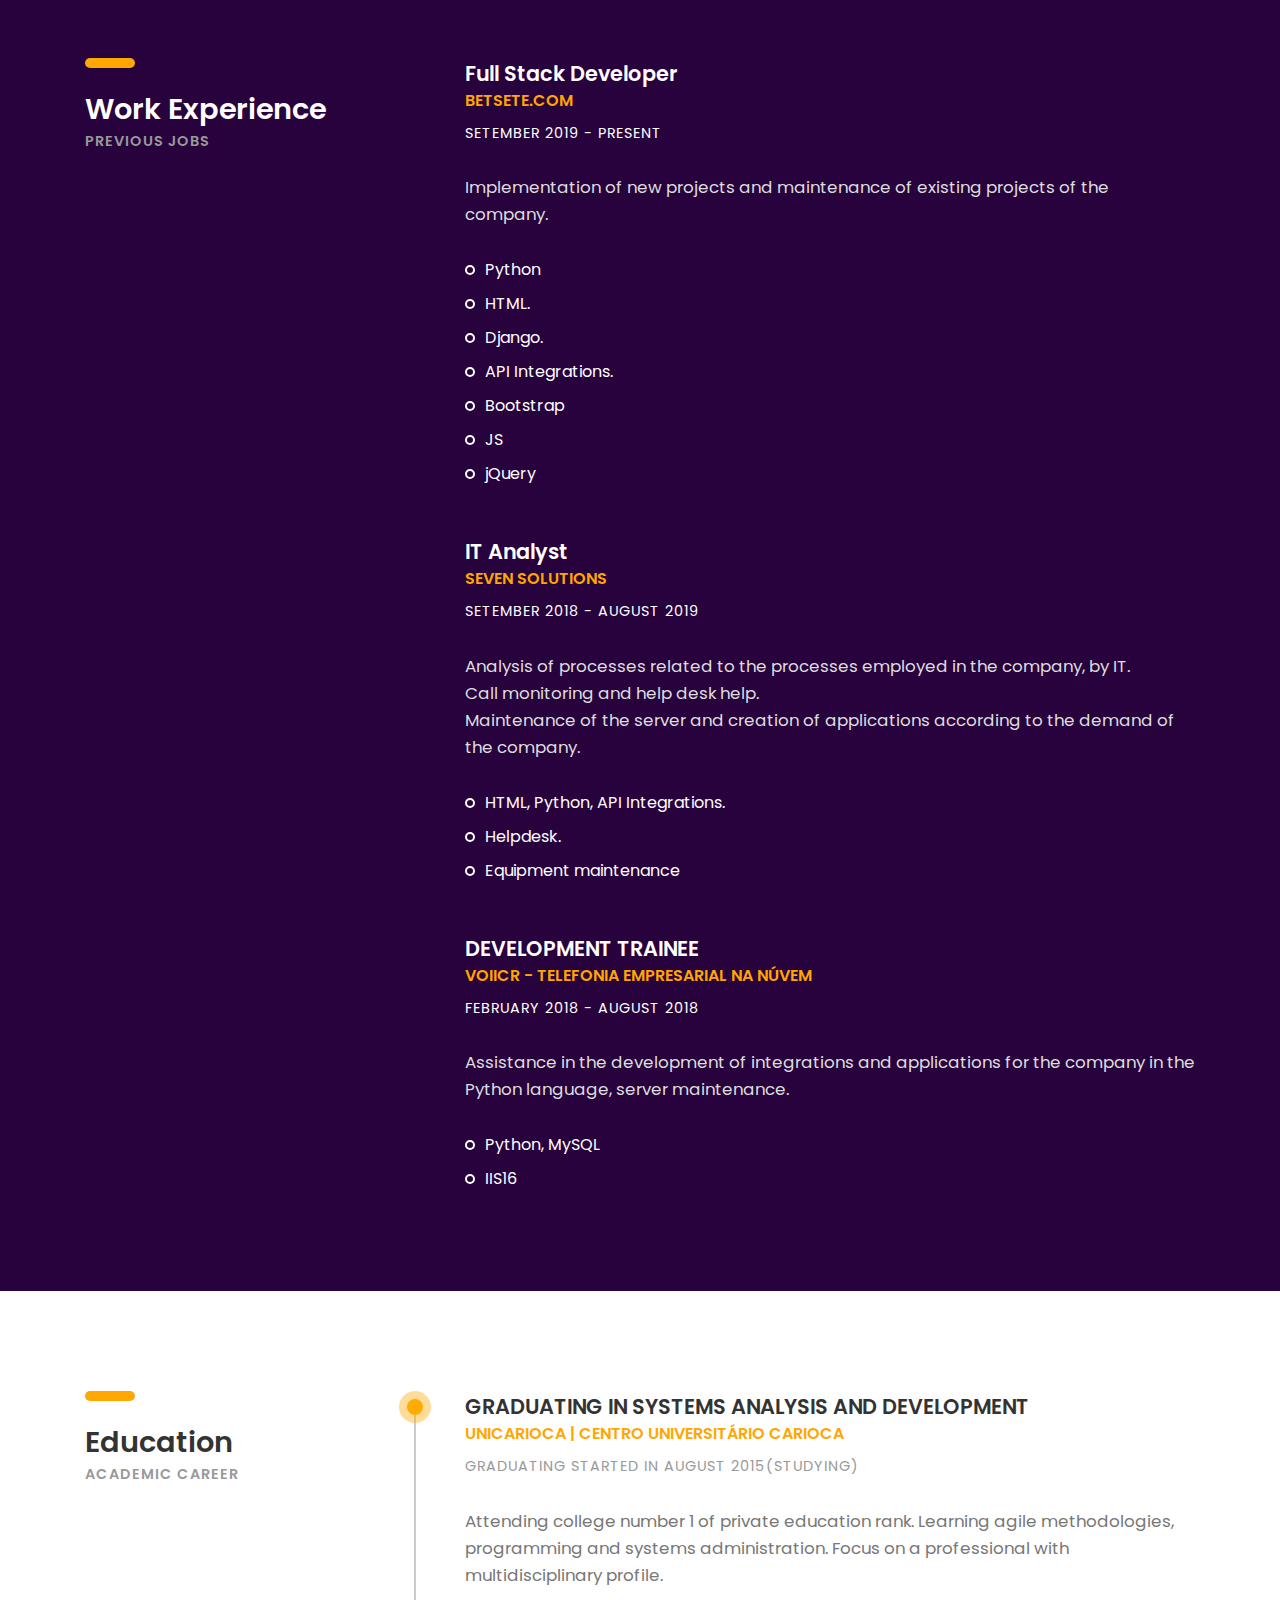
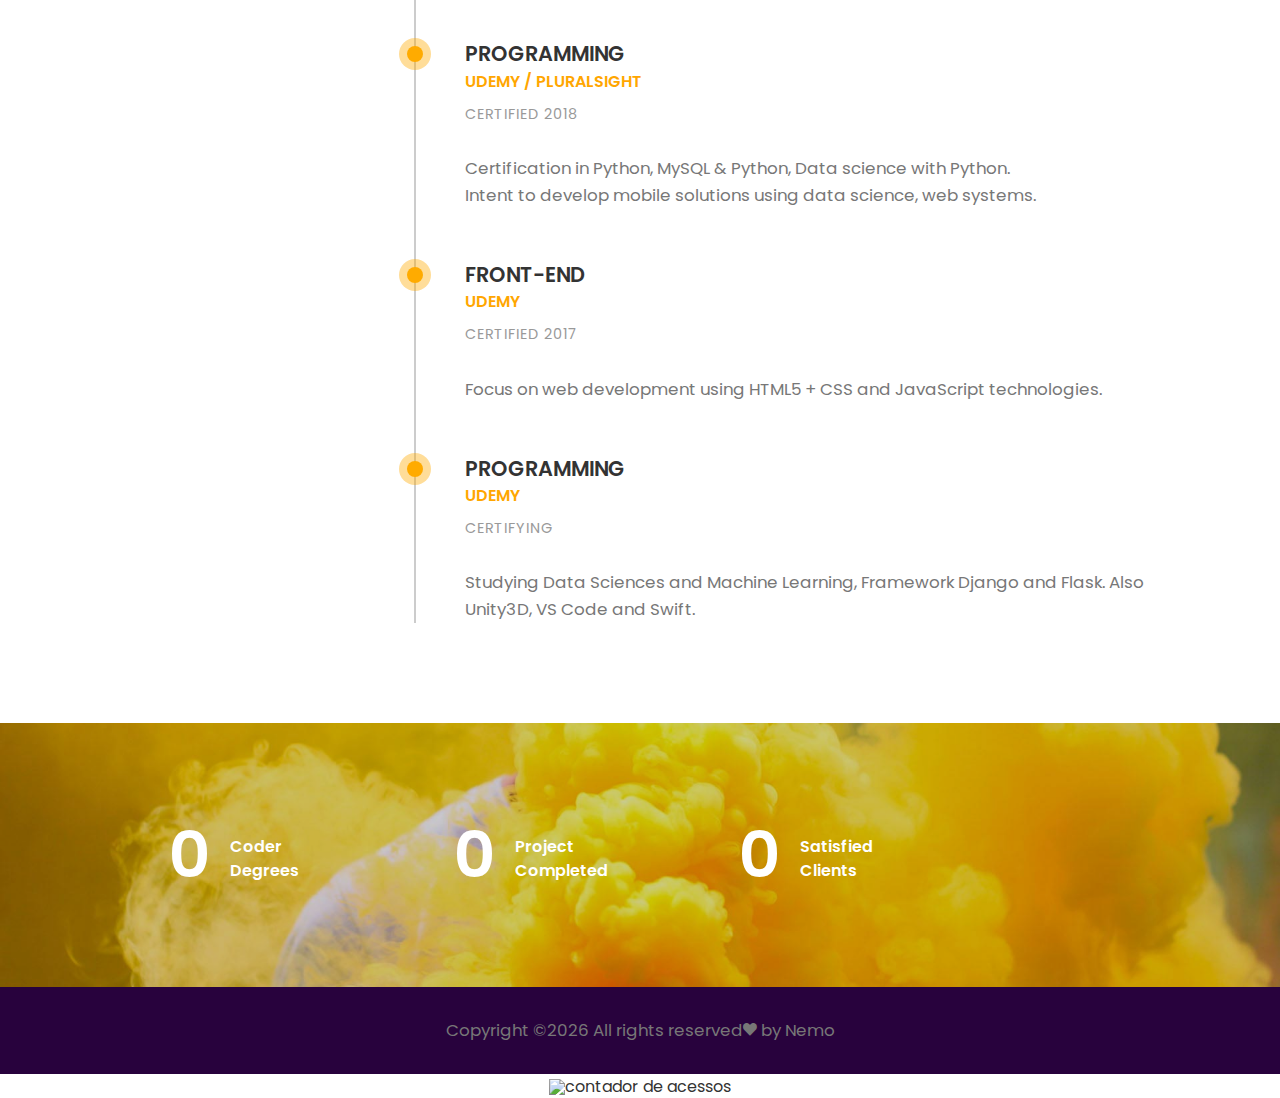
==== commit a6758113: "Add files via upload" ====
--- a/index.html
+++ b/index.html
@@ -56,7 +56,7 @@
 						<div class="info">
 							<i class="icon ion-ios-chatboxes-outline"></i>
 							<div class="right-area">
-								<h5>pablo.iii@outlook.com</h5>
+								<h5>nemo.iii@outlook.pt</h5>
 								<h6>REPLY IN 24 HOURS</h6>
 							</div><!-- right-area -->
 						</div><!-- info -->
@@ -75,12 +75,12 @@
 				<div class="col-md-1 col-lg-2"></div>
 				<div class="col-md-10 col-lg-8">
 					<div class="intro">
-						<div class="profile-img"><img src="images/profile-1-250x250.jpeg" alt=""></div>
+						<div class="profile-img"><img src="images/profile-1-250x250.jpg" alt=""></div>
 						<h2><b>Pablo III</b></h2>
 						<h4 class="font-yellow">IT Analyst / Programmer</h4>
 						<ul class="information margin-tb-30">
 							<li><b>BORN : </b>November 04, 1986</li>
-							<li><b>EMAIL : </b>pablo.iii@outlook.com</li>
+							<li><b>EMAIL : </b>namo.iii@outlook.pt</li>
 							<li><b>MARITAL STATUS : </b>Married</li>
 						</ul>
 						<ul class="social-icons">
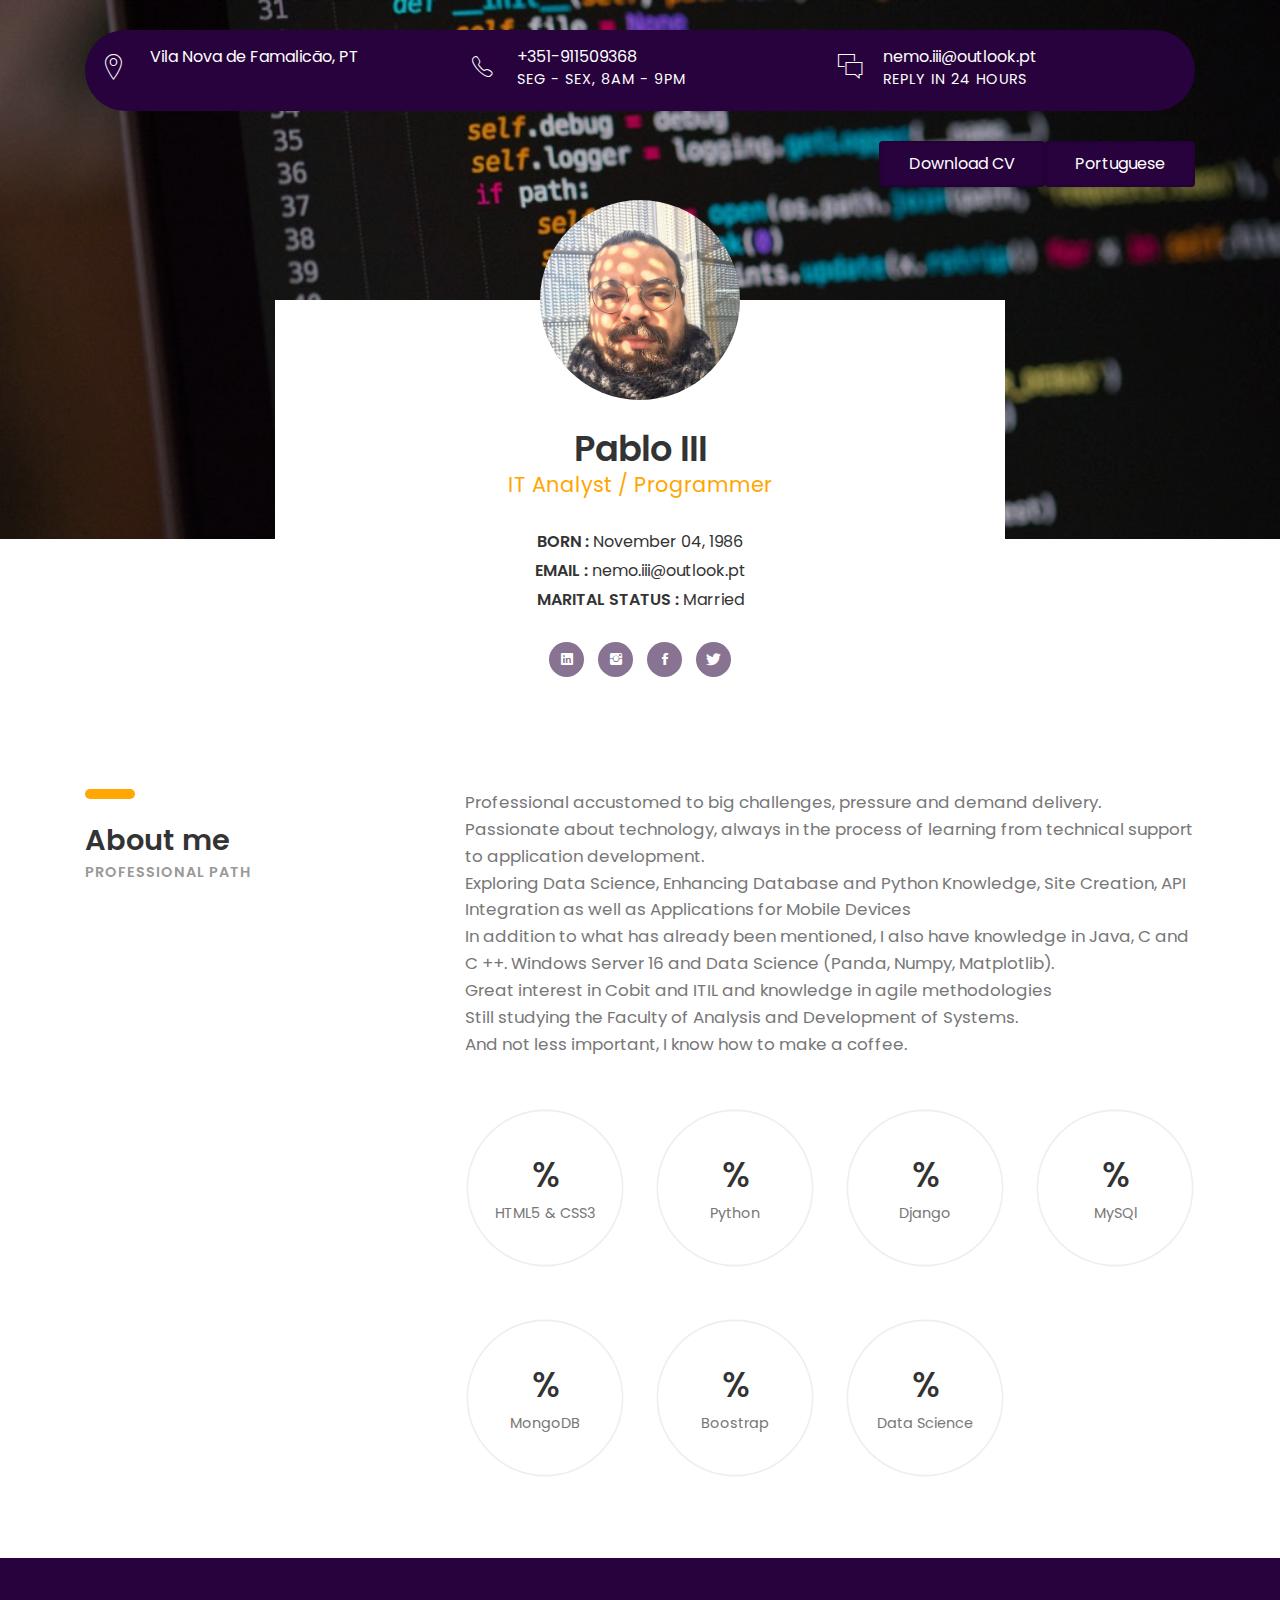
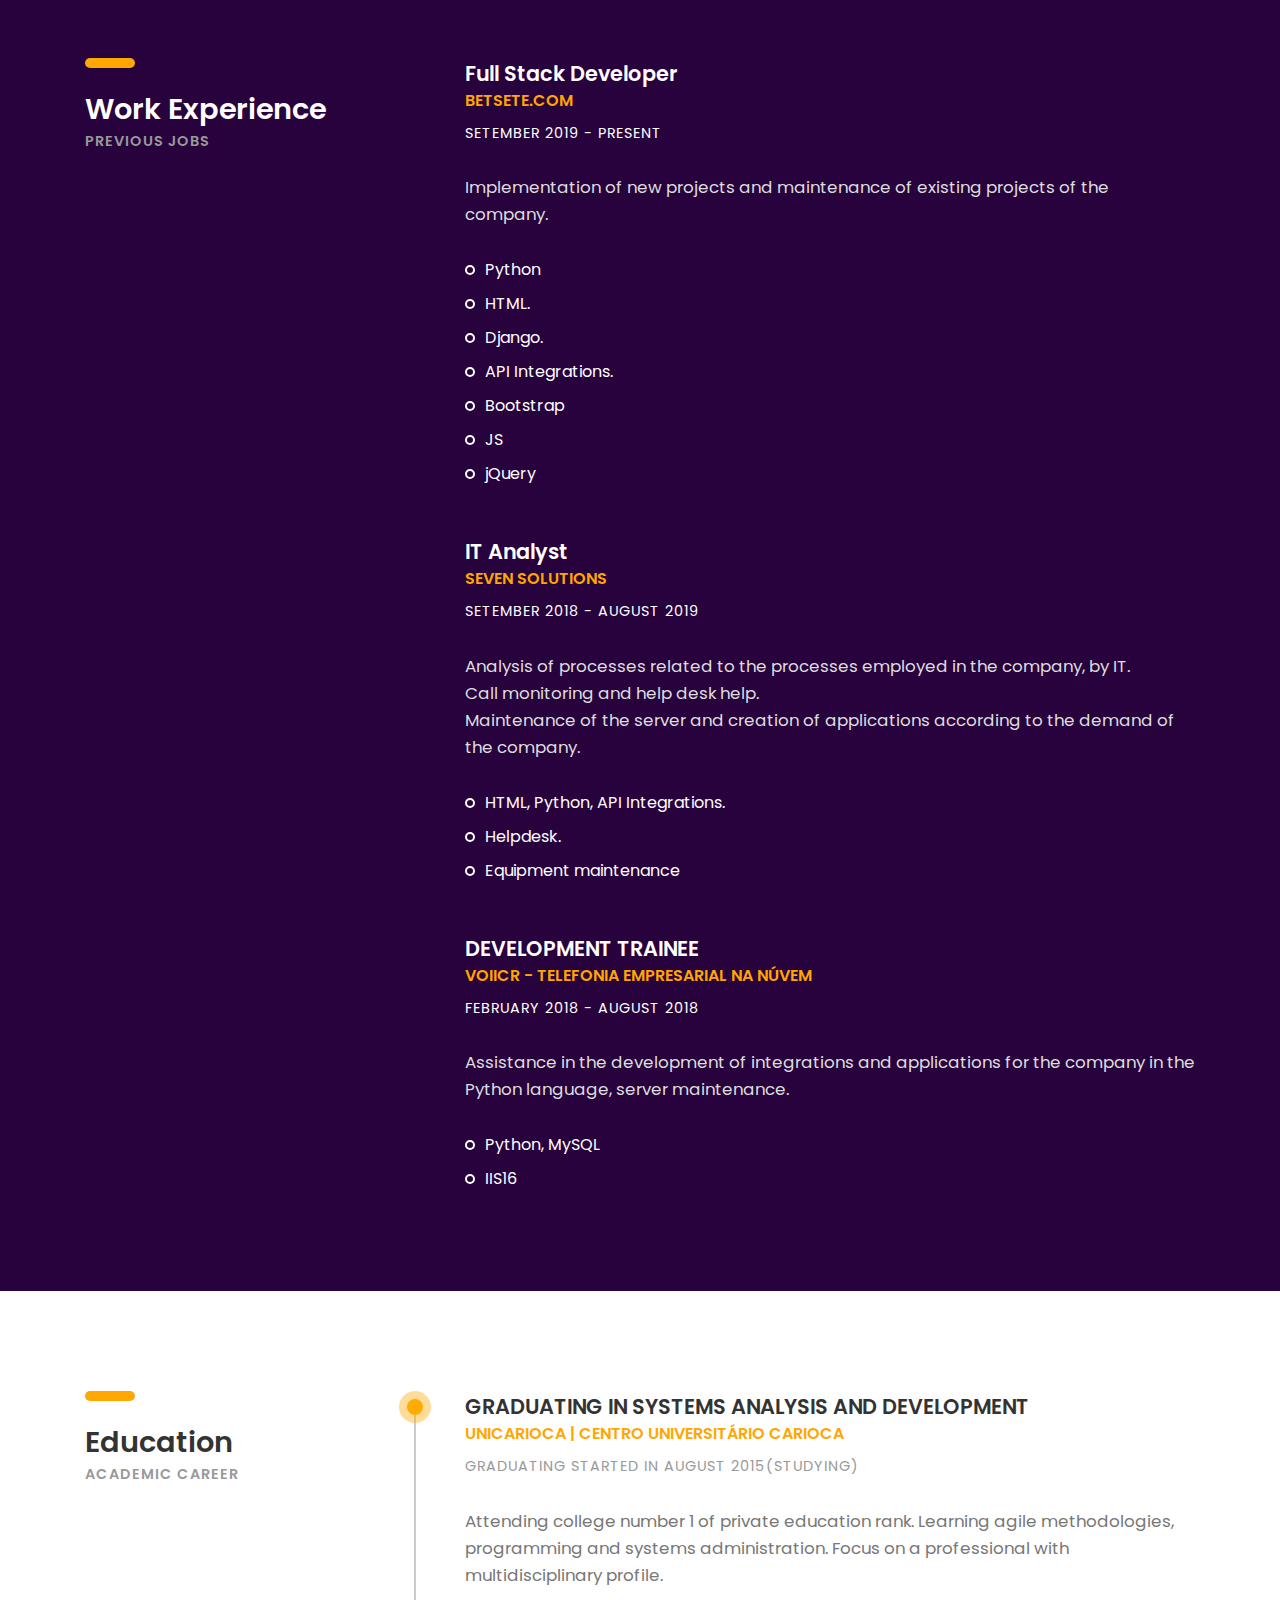
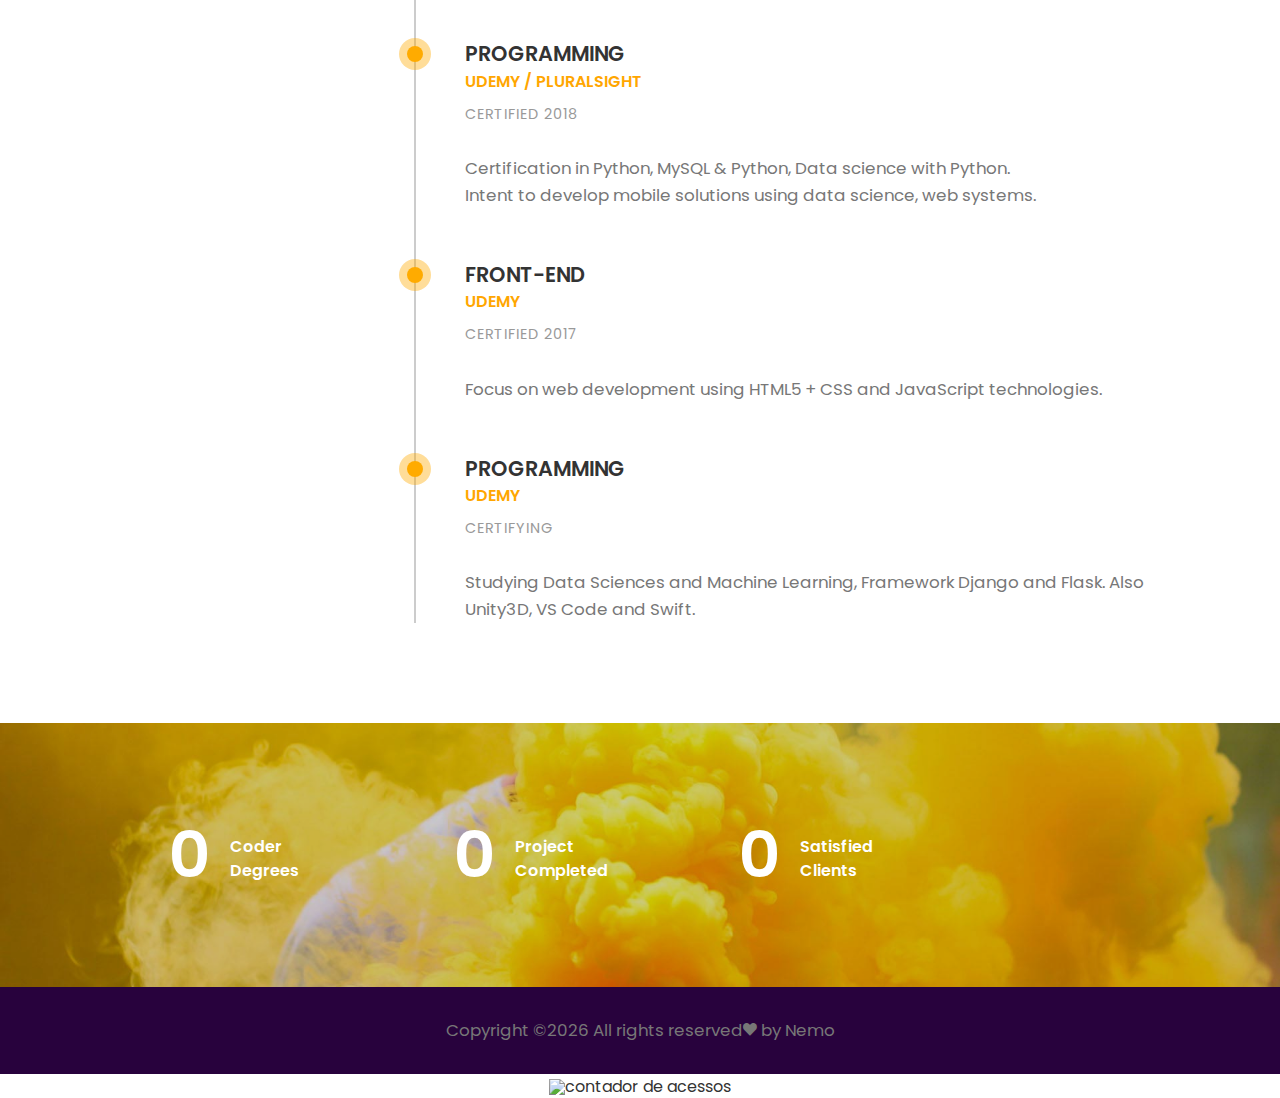
==== commit 8b1afda7: "Update index.html" ====
--- a/index.html
+++ b/index.html
@@ -80,7 +80,7 @@
 						<h4 class="font-yellow">IT Analyst / Programmer</h4>
 						<ul class="information margin-tb-30">
 							<li><b>BORN : </b>November 04, 1986</li>
-							<li><b>EMAIL : </b>namo.iii@outlook.pt</li>
+							<li><b>EMAIL : </b>nemo.iii@outlook.pt</li>
 							<li><b>MARITAL STATUS : </b>Married</li>
 						</ul>
 						<ul class="social-icons">
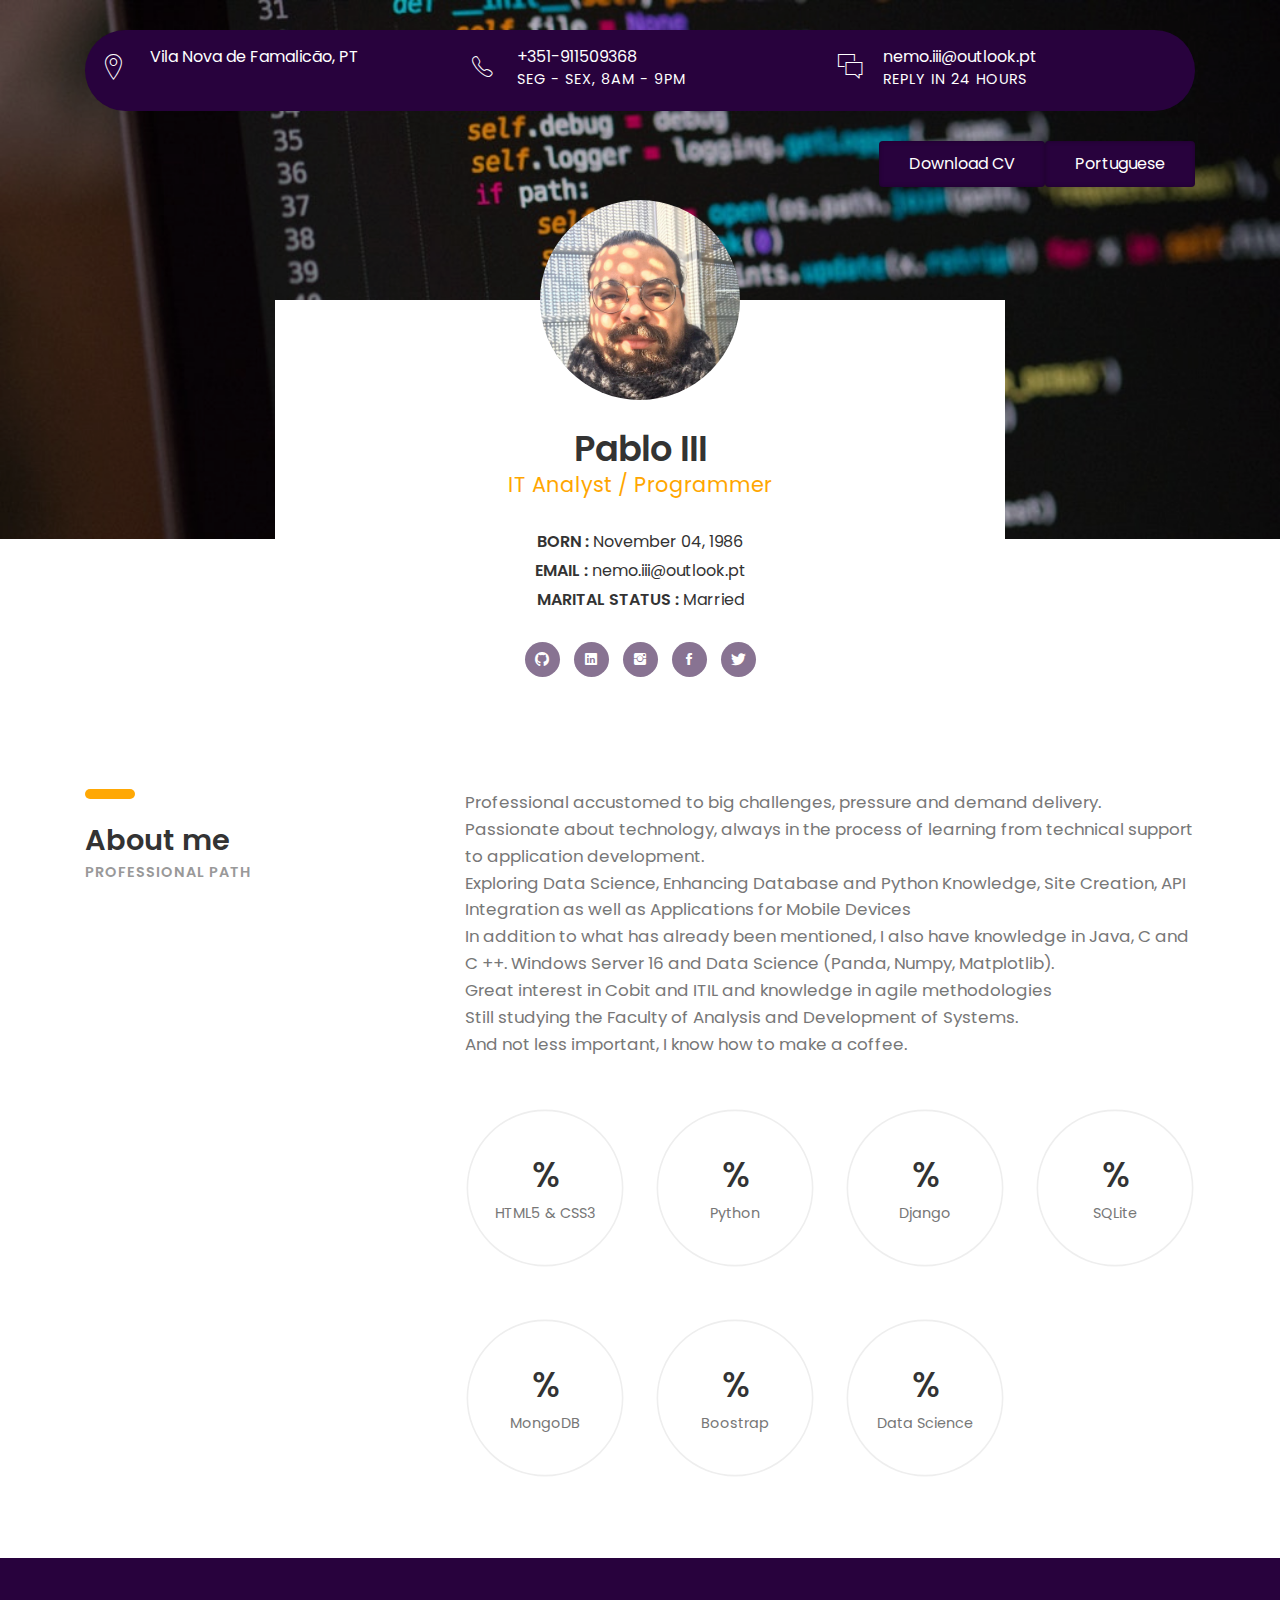
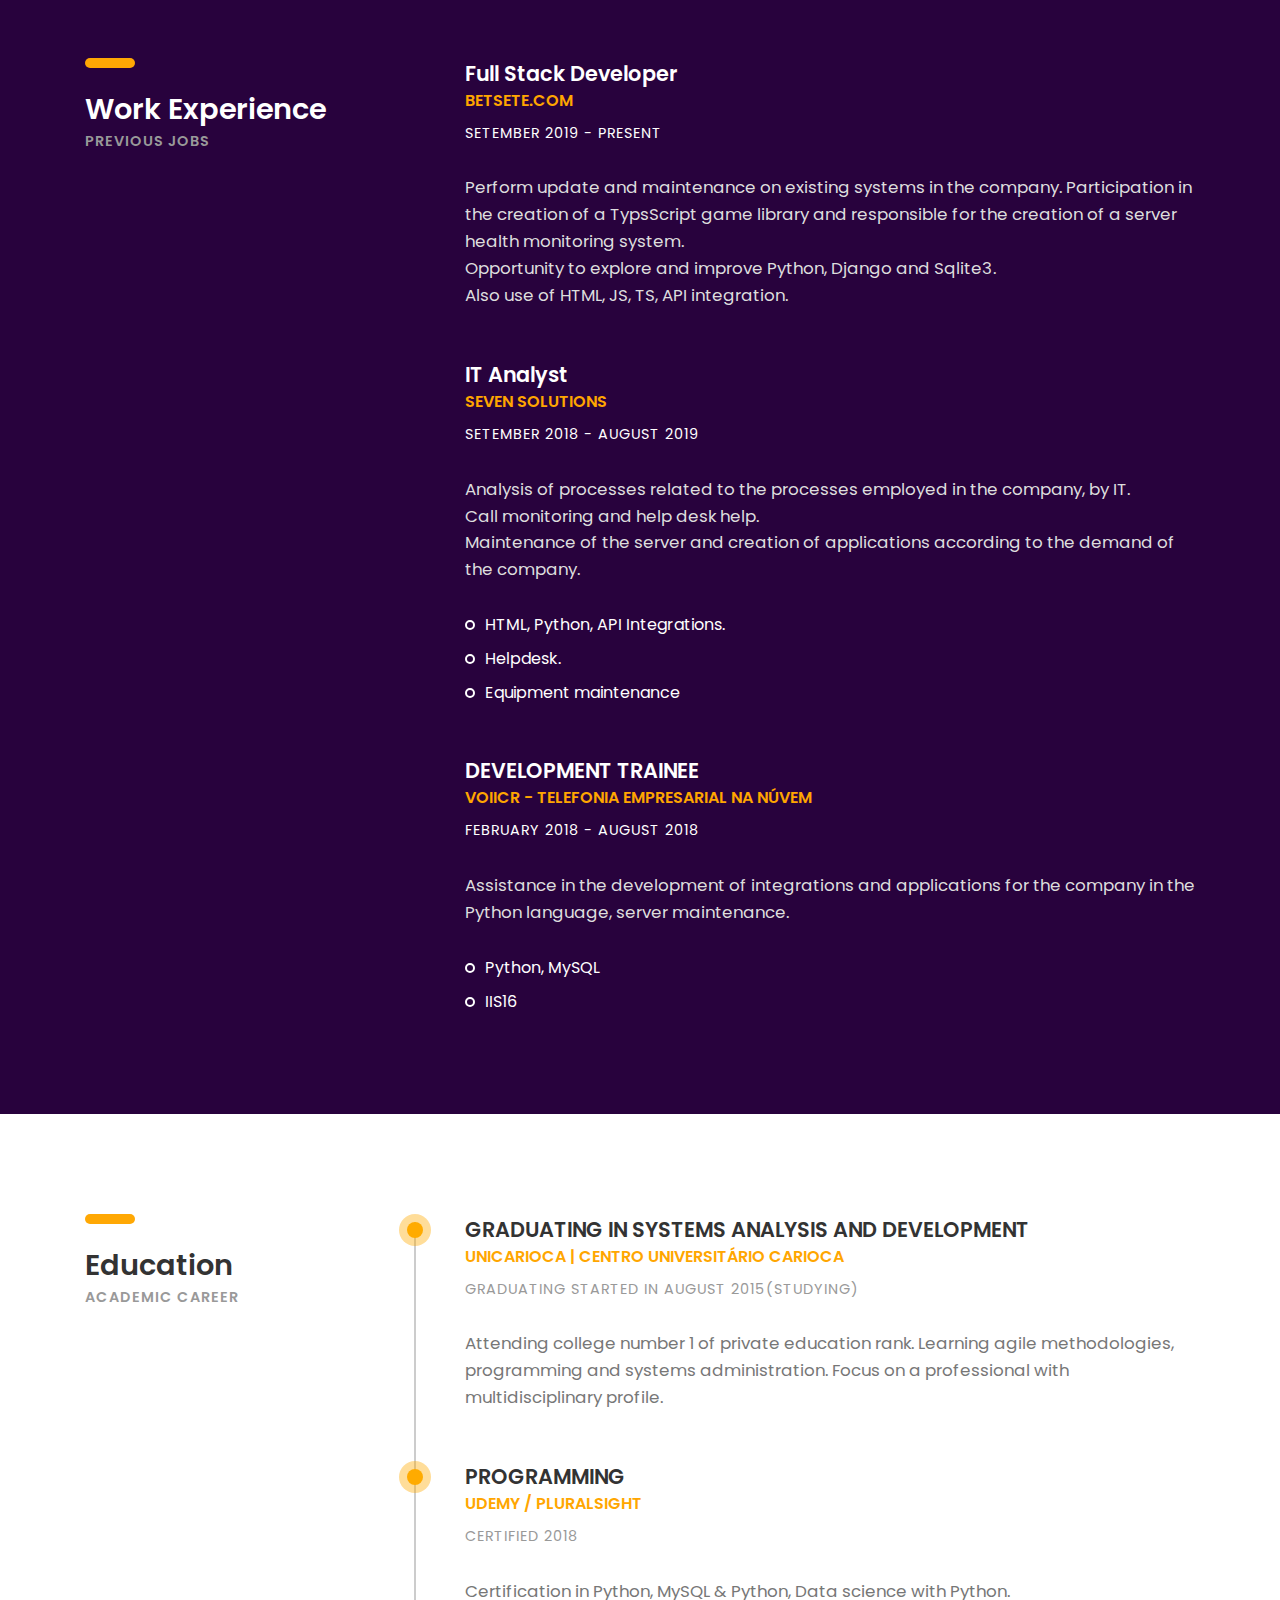
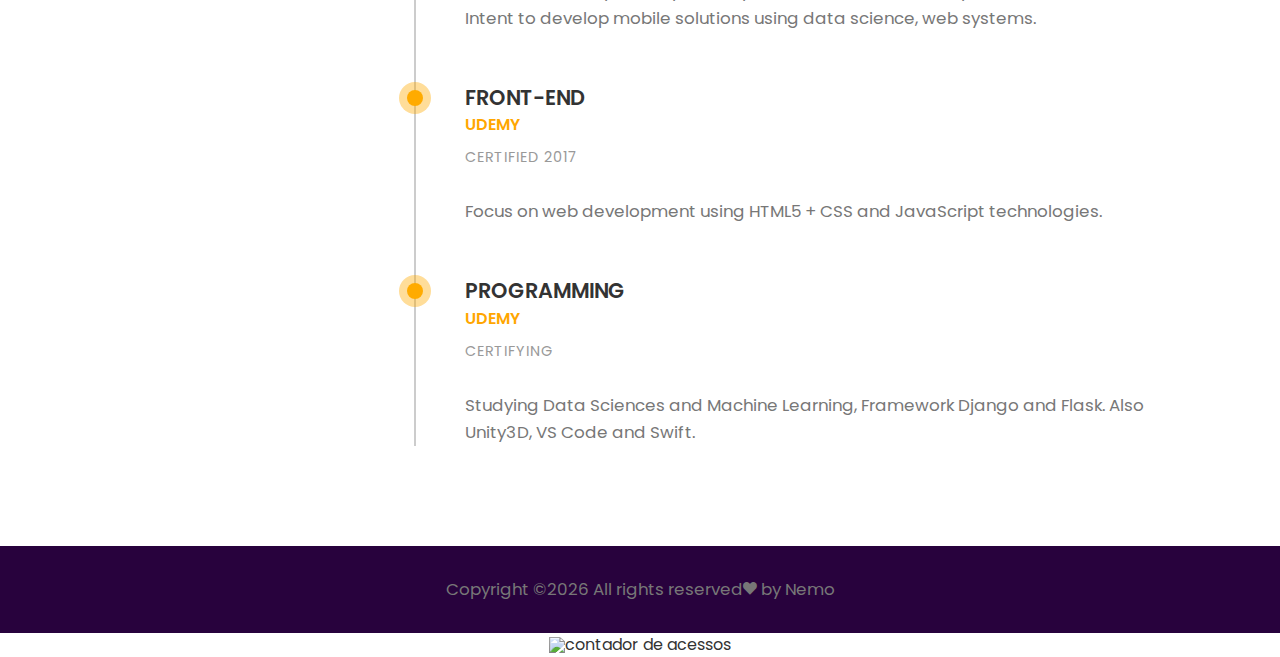
==== commit c8a68b65: "Add files via upload" ====
--- a/index.html
+++ b/index.html
@@ -84,93 +84,17 @@
 							<li><b>MARITAL STATUS : </b>Married</li>
 						</ul>
 						<ul class="social-icons">
-							<!--<li><a href="#"><i class="ion-social-pinterest"></i></a></li>-->
+							<li><a href="https://github.com/NemoIII" target="_blank"><i class="ion-social-github"></i></a></li>
 							<li><a href="https://www.linkedin.com/in/pablo-iii-bb7b88a2/" target="_blank" ><i class="ion-social-linkedin" ></i></a></li>
-							<li><a href="https://www.instagram.com/__pabloiii__/"  target="_blank"><i class="ion-social-instagram"></i></a></li>
-							<li><a href="https://www.facebook.com/pablo.iii.52"  target="_blank"><i class="ion-social-facebook"></i></a></li>
-							<li><a href="https://twitter.com/I__nemo__I"  target="_blank"><i class="ion-social-twitter"></i></a></li>
+							<li><a href="https://www.instagram.com/__pabloiii__/" target="_blank"><i class="ion-social-instagram"></i></a></li>
+							<li><a href="https://www.facebook.com/pablo.iii.52" target="_blank"><i class="ion-social-facebook"></i></a></li>
+							<li><a href="https://twitter.com/I__nemo__I" target="_blank"><i class="ion-social-twitter"></i></a></li>
 						</ul>
 					</div><!-- intro -->
 				</div><!-- col-sm-8 -->
 			</div><!-- row -->
 		</div><!-- container -->
 	</section><!-- intro-section -->
-	
-	<!-- <section class="knowledge-section section">
-		<div class="container">
-			<div class="row">
-				<div class="col-sm-4">
-					<div class="heading">
-						<h3><b>Knowledge</b></h3>
-						<h6 class="font-lite-black"><b>MY WORK</b></h6>
-					</div>
-				</div>!-- col-sm-4 --
-				<div class="col-sm-8">
-					<div class="knowledgeFilter clearfix margin-b-80">
-						<a href="#" data-filter="*" class="current"><b>ALL</b></a>
-						<a href="#" data-filter=".web-design"><b>WEB DESIGN</b></a>
-						<a href="#" data-filter=".branding"><b>BRANDING</b></a>
-						<a href="#" data-filter=".graphic-design"><b>GRAPHIC DESIGN</b></a>
-					</div>!--portfolioFilter--
-				</div><-- col-sm-8 --
-			</div>!-- row --
-		</div>!--container --
-		
-		<div class="knowledgeContainer">
-			
-			<div class="p-item web-design">
-				<a href="images/portfolio-1-600x400.jpg" data-fluidbox>
-					<img src="images/portfolio-1-600x400.jpg" alt=""></a>
-			</div>p-item 
-			
-			<div class="p-item branding graphic-design">
-				<a href="images/portfolio-7-600x800.jpg" data-fluidbox>
-					<img src="images/portfolio-7-600x800.jpg" alt=""></a>
-			</div>!-- p-item --
-			
-			<div class="p-item web-design">
-				<a href="images/portfolio-2-600x400.jpg" data-fluidbox>
-					<img src="images/portfolio-2-600x400.jpg" alt=""></a>
-			</div>!-- p-item --
-			
-			<div class="p-item p-item-2 graphic-design">
-				<a class="img" href="images/portfolio-8-300x400.jpg" data-fluidbox>
-					<img src="images/portfolio-8-300x400.jpg" alt=""></a>
-				<a class="img" href="images/portfolio-9-300x400.jpg" data-fluidbox>
-					<img src="images/portfolio-9-300x400.jpg" alt=""></a>
-			</div>!--  p-item --
-			
-			<div class="p-item branding graphic-design">
-				<a href="images/portfolio-3-600x400.jpg" data-fluidbox>
-					<img src="images/portfolio-3-600x400.jpg" alt=""></a>
-			</div>!--  p-item --
-			
-			<div class="p-item graphic-design web-design">
-				<a href="images/portfolio-4-600x400.jpg" data-fluidbox>
-					<img src="images/portfolio-4-600x400.jpg" alt=""></a>
-			</div>!--  p-item --
-			
-			<div class="p-item  graphic-design branding">
-				<a href="images/portfolio-5-600x800.jpg" data-fluidbox>
-					<img src="images/portfolio-5-600x800.jpg" alt=""></a>
-			</div>!--  p-item --
-				
-			<div class="p-item web-design branding">
-				<a href="images/portfolio-6-600x800.jpg" data-fluidbox>
-					<img src="images/portfolio-6-600x800.jpg" alt=""></a>
-			</div>!--  p-item --
-
-			<div class="p-item p-item-2 graphic-design">
-				<a class="img" href="images/portfolio-10-300x400.jpg" data-fluidbox>
-					<img src="images/portfolio-10-300x400.jpg" alt=""></a>
-				<a class="img" href="images/portfolio-11-300x400.jpg" data-fluidbox>
-					<img src="images/portfolio-11-300x400.jpg" alt=""></a>
-			</div>!-- p-item --
-		
-		</div> knowledgeContainer -->
-		
-	</section><!-- knowledge-section -->
-	
 	
 	<section class="about-section section">
 		<div class="container">
@@ -222,16 +146,16 @@
 						
 						<div class="col-sm-6 col-md-6 col-lg-3">
 							<div class="radial-prog-area margin-b-50">
-								<div class="radial-progress" data-prog-percent=".75">
-									<div></div>
-									<h6 class="progress-title">MySQl</h6>
-								</div>
-							</div><!-- radial-prog-area-->
-						</div><!-- col-sm-6-->
-						
-						<div class="col-sm-6 col-md-6 col-lg-3">
-							<div class="radial-prog-area margin-b-30">
-								<div class="radial-progress" data-prog-percent=".72">
+								<div class="radial-progress" data-prog-percent=".70">
+									<div></div>
+									<h6 class="progress-title">SQLite</h6>
+								</div>
+							</div><!-- radial-prog-area-->
+						</div><!-- col-sm-6-->
+						
+						<div class="col-sm-6 col-md-6 col-lg-3">
+							<div class="radial-prog-area margin-b-30">
+								<div class="radial-progress" data-prog-percent=".52">
 									<div></div>
 									<h6 class="progress-title">MongoDB</h6>
 								</div>
@@ -240,7 +164,7 @@
 						
 						<div class="col-sm-6 col-md-6 col-lg-3">
 							<div class="radial-prog-area margin-b-30">
-								<div class="radial-progress" data-prog-percent=".83">
+								<div class="radial-progress" data-prog-percent=".73">
 									<div></div>
 									<h6 class="progress-title">Boostrap</h6>
 								</div>
@@ -278,16 +202,9 @@
 						<h5 class="font-yellow"><b>BETSETE.COM</b></h5>
 						<h6 class="margin-t-10">SETEMBER 2019 - PRESENT</h6>
 						<p class="font-semi-white margin-tb-30">
-							Implementation of new projects and maintenance of existing projects of the company.<br></p>
-						<ul class="list margin-b-30">
-							<li>Python</li>
-							<li>HTML.</li>
-							<li>Django.</li>
-							<li>API Integrations.</li>
-							<li>Bootstrap</li>
-							<li>JS</li>
-							<li>jQuery</li>
-						</ul>
+							Perform update and maintenance on existing systems in the company. Participation in the creation of a TypsScript game library and responsible for the creation of a server health monitoring system. <br>
+							Opportunity to explore and improve Python, Django and Sqlite3. <br>
+							Also use of HTML, JS, TS, API integration. <br> </p>
 					</div>
 					
 					
@@ -376,42 +293,6 @@
 		
 	</section><!-- about-section -->
 	
-	<section class="counter-section" id="counter">
-		<div class="container">
-			<div class="row">
-			
-				<div class="col-sm-6 col-md-6 col-lg-3">
-					<div class="counter margin-b-30">
-						<h1 class="title"><b><span class="counter-value" data-duration="400" data-count="13">0</span></b></h1>
-						<h5 class="desc"><b>Coder Degrees</b></h5>
-					</div><!-- counter -->
-				</div><!-- col-md-3-->
-				
-				<div class="col-sm-6 col-md-6 col-lg-3">
-					<div class="counter margin-b-30">
-						<h1 class="title"><b><span class="counter-value" data-duration="1400" data-count="5">0</span></b></h1>
-						<h5 class="desc"><b>Project Completed</b></h5>
-					</div><!-- counter -->
-				</div><!-- col-md-3-->
-				
-				<div class="col-sm-6 col-md-6 col-lg-3">
-					<div class="counter margin-b-30">
-						<h1 class="title"><b><span class="counter-value" data-duration="700" data-count="3">0</span></b></h1>
-						<h5 class="desc"><b>Satisfied Clients</b></h5>
-					</div><!-- counter -->
-				</div><!-- col-md-3-->
-				
-				<!--<div class="col-sm-6 col-md-6 col-lg-3">
-					<div class="counter margin-b-30">
-						<h1 class="title"><b><span class="counter-value" data-duration="2000" data-count="732">0</span></b></h1>
-						<h5 class="desc"><b>Finished Projects</b></h5>
-					</div><!- margin-b-30 ->
-				</div><!- col-md-3-->
-				
-			</div><!-- row-->
-		</div><!-- container-->
-    </section><!-- counter-section-->
-	
 	<footer>
 		<p class="copyright">
 Copyright &copy;<script>document.write(new Date().getFullYear());</script> All rights reserved<i class="ion-heart" aria-hidden="true"></i> by <a href="https://www.linkedin.com/in/pablo-iii-bb7b88a2/" target="_blank">Nemo</a>
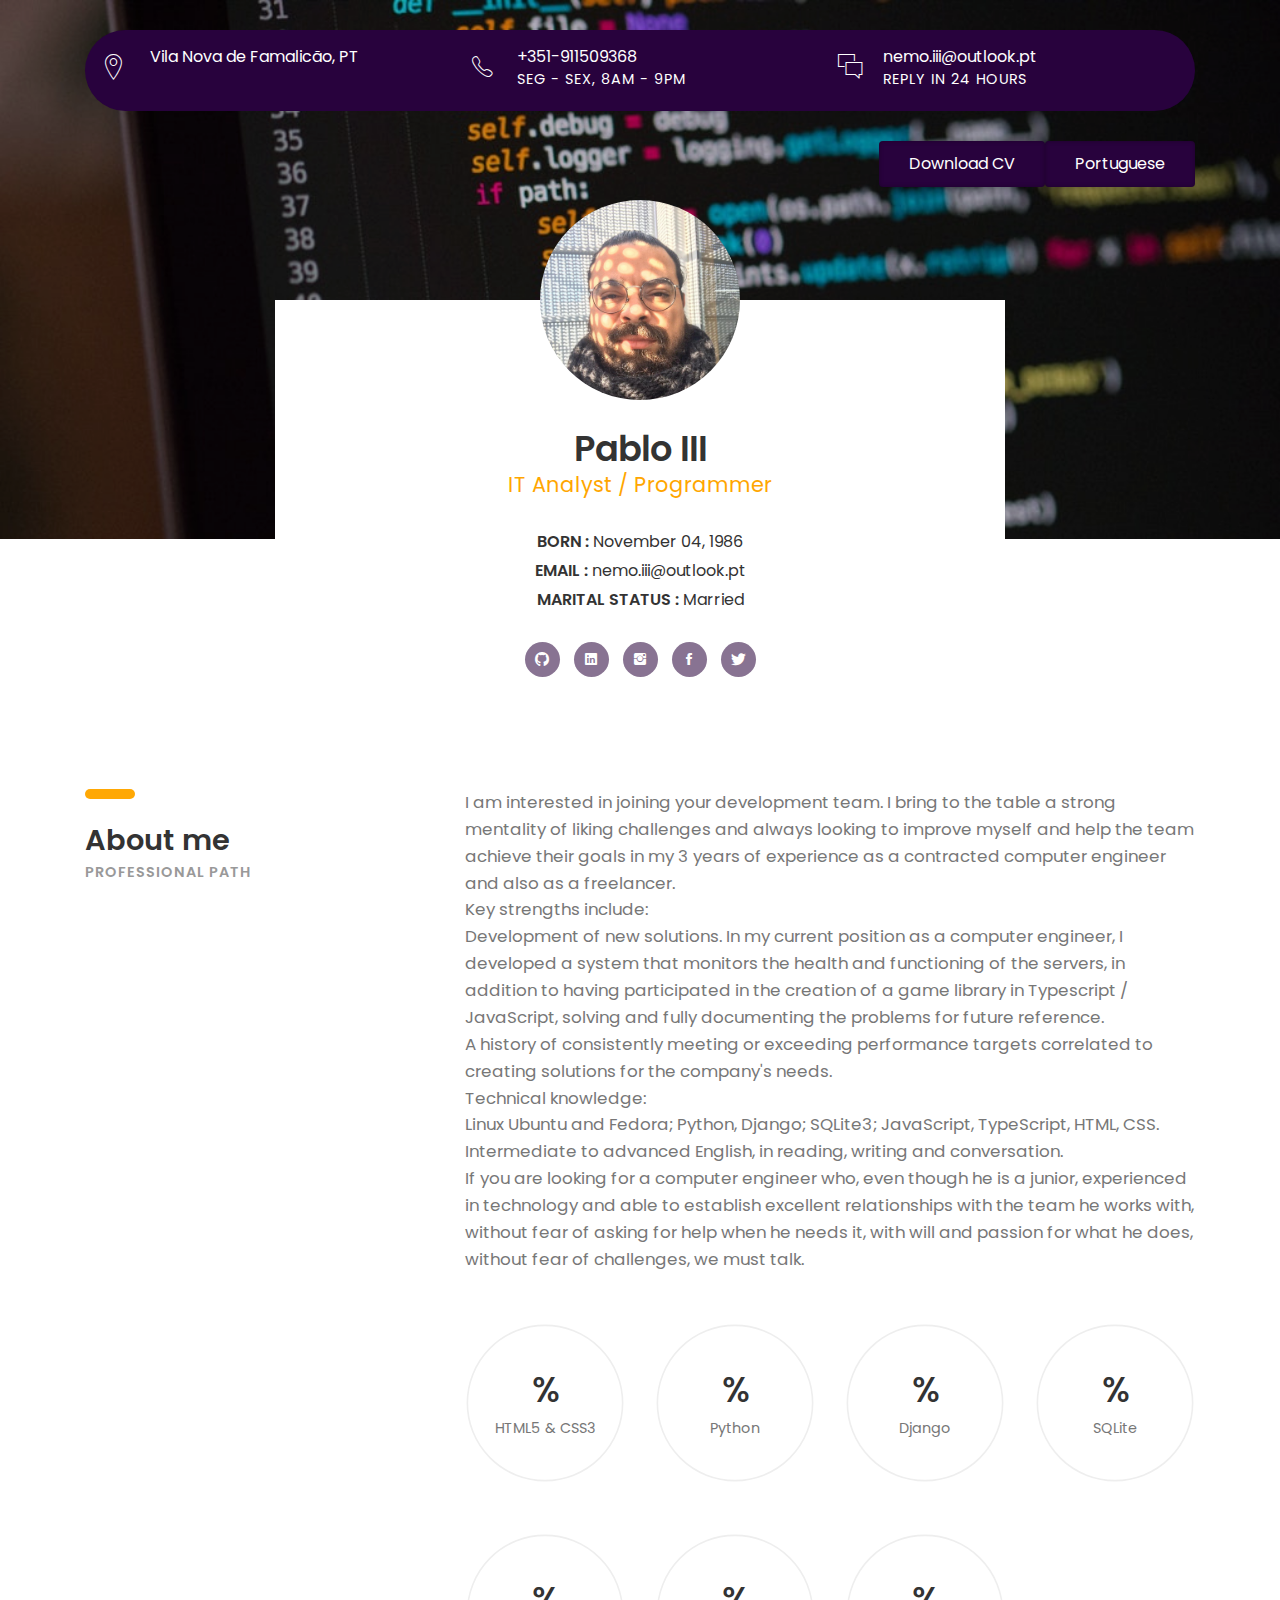
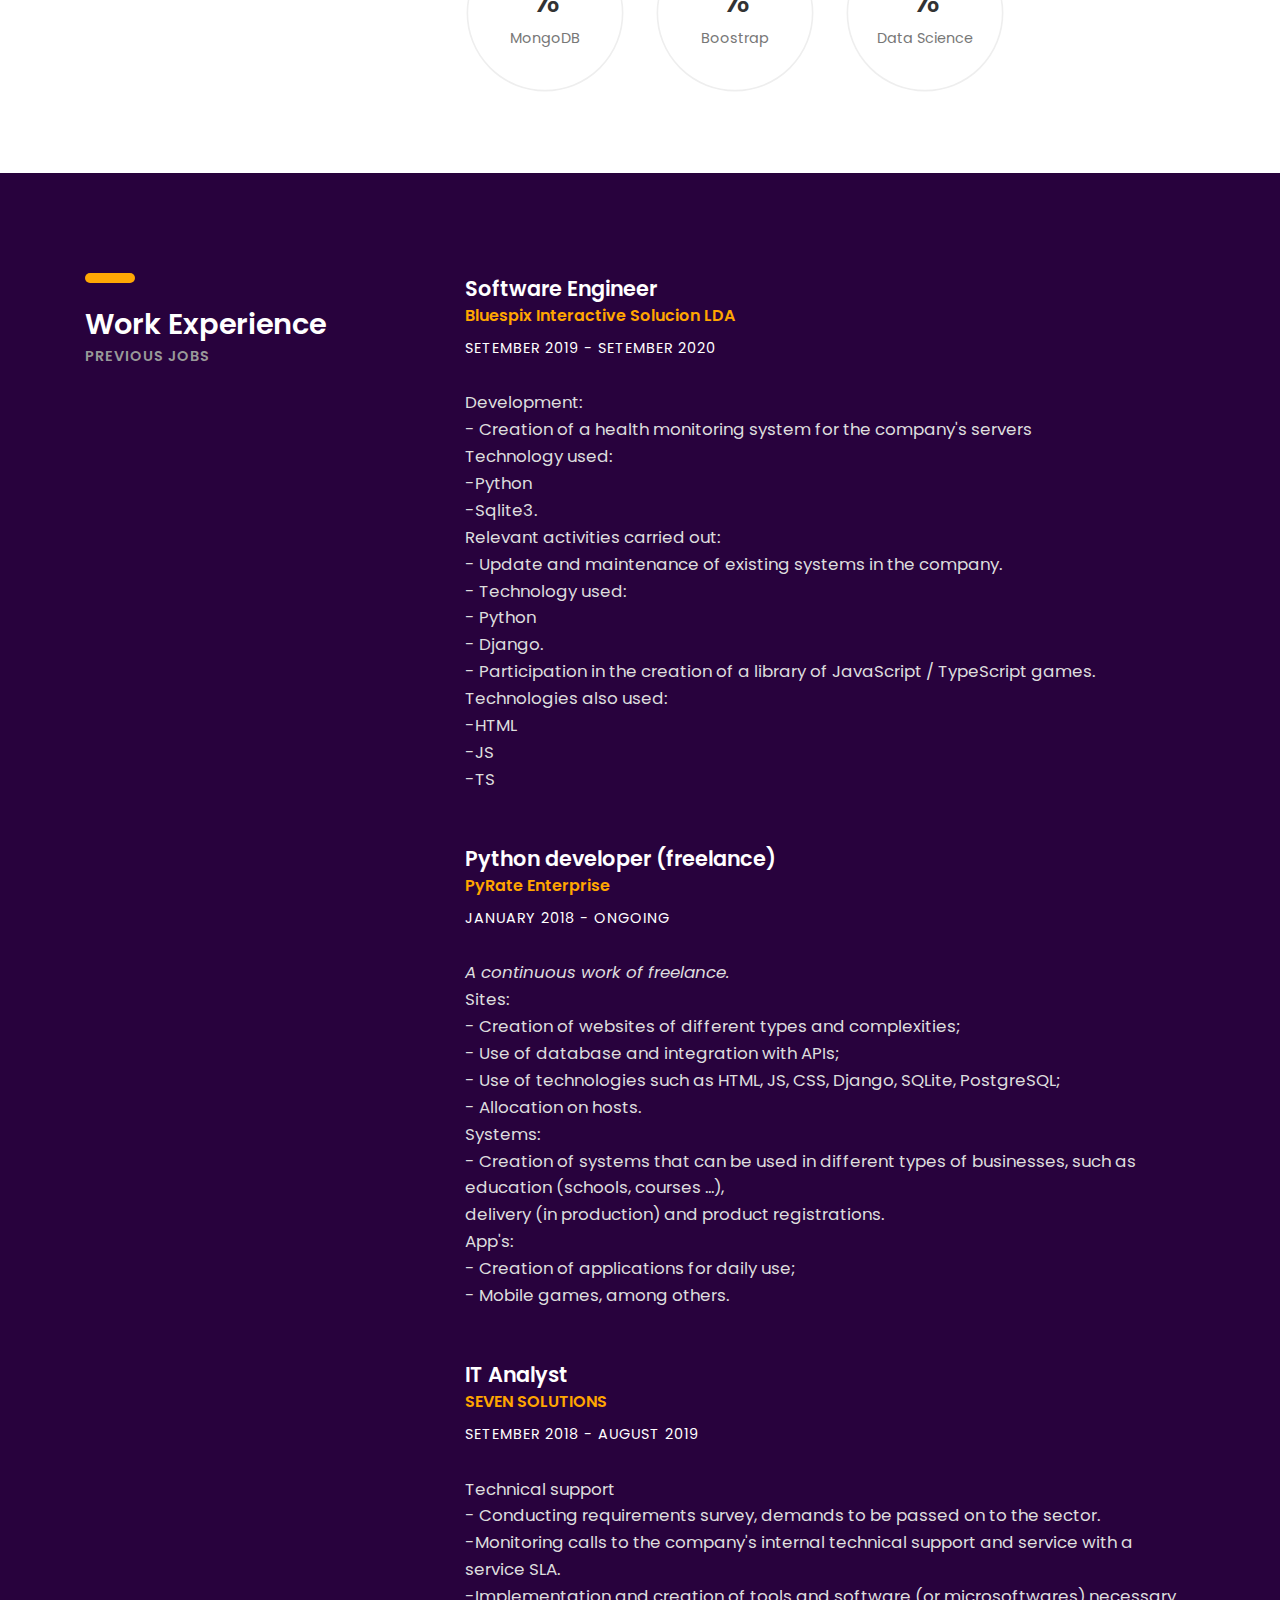
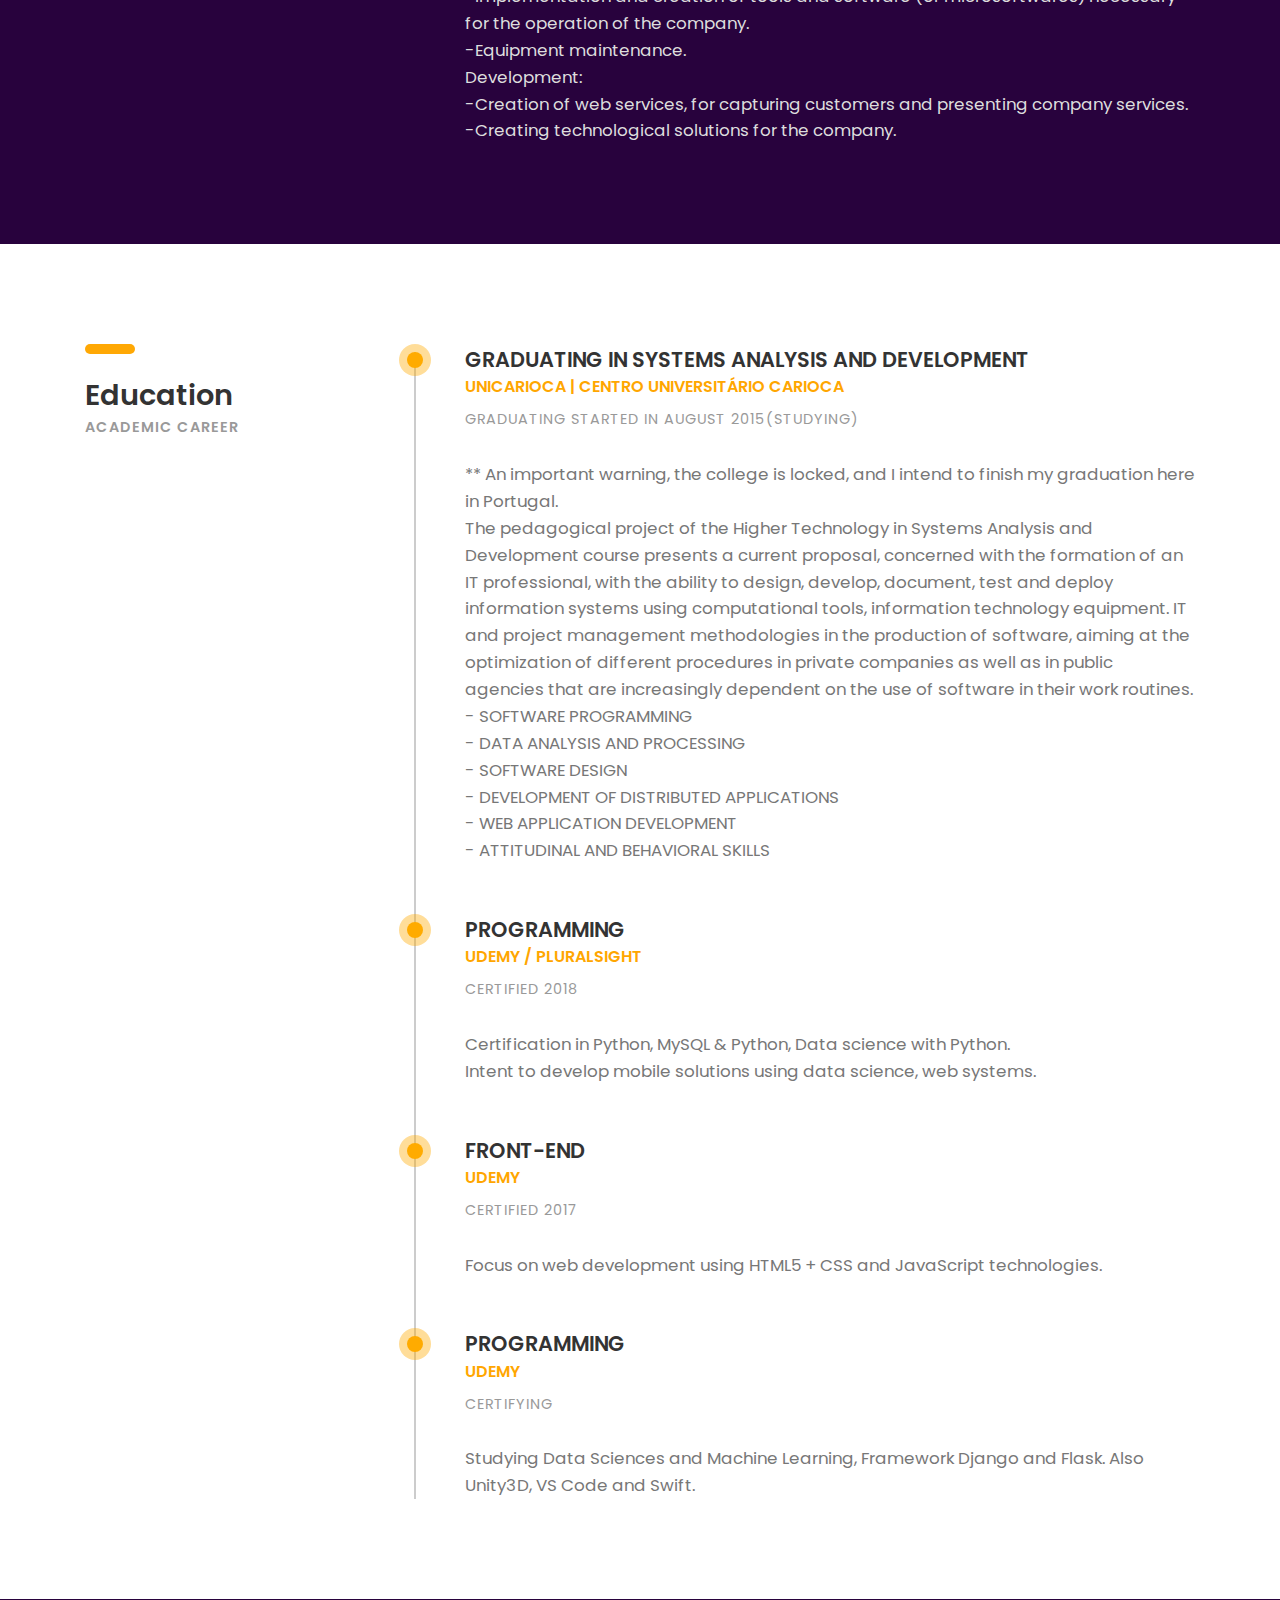
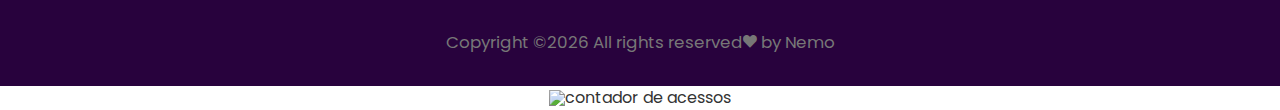
==== commit 1ad5e734: "Add files via upload" ====
--- a/index.html
+++ b/index.html
@@ -107,13 +107,16 @@
 				</div><!-- col-sm-4 -->
 				<div class="col-sm-8">
 					<p class="margin-b-50">
-					Professional accustomed to big challenges, pressure and demand delivery.<br>
-					Passionate about technology, always in the process of learning from technical support to application development. <br>
-					Exploring Data Science, Enhancing Database and Python Knowledge, Site Creation, API Integration as well as Applications for Mobile Devices <br>
-					In addition to what has already been mentioned, I also have knowledge in Java, C and C ++. Windows Server 16 and Data Science (Panda, Numpy, Matplotlib). <br>
-					Great interest in Cobit and ITIL and knowledge in agile methodologies <br>
-					Still studying the Faculty of Analysis and Development of Systems. <br>
-					And not less important, I know how to make a coffee.<br>
+						I am interested in joining your development team. I bring to the table a strong mentality of liking challenges and always looking to improve myself and help the team achieve their goals in my 3 years of experience as a contracted computer engineer and also as a freelancer.<br>
+
+						Key strengths include:<br>
+
+						Development of new solutions. In my current position as a computer engineer, I developed a system that monitors the health and functioning of the servers, in addition to having participated in the creation of a game library in Typescript / JavaScript, solving and fully documenting the problems for future reference.<br>
+						A history of consistently meeting or exceeding performance targets correlated to creating solutions for the company's needs.<br>
+						Technical knowledge:<br>
+						Linux Ubuntu and Fedora; Python, Django; SQLite3; JavaScript, TypeScript, HTML, CSS.<br>
+						Intermediate to advanced English, in reading, writing and conversation.<br>
+						If you are looking for a computer engineer who, even though he is a junior, experienced in technology and able to establish excellent relationships with the team he works with, without fear of asking for help when he needs it, with will and passion for what he does, without fear of challenges, we must talk.<br>
 					</p>
 					
 					<div class="row">
@@ -198,43 +201,66 @@
 				<div class="col-sm-8">
 					
 					<div class="experience margin-b-50">
-						<h4><b>Full Stack Developer</b></h4>
-						<h5 class="font-yellow"><b>BETSETE.COM</b></h5>
-						<h6 class="margin-t-10">SETEMBER 2019 - PRESENT</h6>
+						<h4><b>Software Engineer</b></h4>
+						<h5 class="font-yellow"><b>Bluespix Interactive Solucion LDA</b></h5>
+						<h6 class="margin-t-10">SETEMBER 2019 - SETEMBER 2020</h6>
 						<p class="font-semi-white margin-tb-30">
-							Perform update and maintenance on existing systems in the company. Participation in the creation of a TypsScript game library and responsible for the creation of a server health monitoring system. <br>
-							Opportunity to explore and improve Python, Django and Sqlite3. <br>
-							Also use of HTML, JS, TS, API integration. <br> </p>
+							Development:<br>
+							- Creation of a health monitoring system for the company's servers<br>
+							Technology used:<br>
+							-Python<br>
+							-Sqlite3.<br>
+							Relevant activities carried out:<br>
+							- Update and maintenance of existing systems in the company.<br>
+							- Technology used:<br>
+							- Python<br>
+							- Django.<br>
+							- Participation in the creation of a library of JavaScript / TypeScript games.<br>
+							Technologies also used:<br>
+							-HTML<br>
+							-JS<br>
+							-TS<br> 
+						</p>
 					</div>
 					
+					<div class="experience margin-b-50">
+						<h4><b>Python developer (freelance)</b></h4>
+						<h5 class="font-yellow"><b>PyRate Enterprise</b></h5>
+						<h6 class="margin-t-10">JANUARY 2018 - ONGOING</h6>
+						<p class="font-semi-white margin-tb-30">
+							<em>A continuous work of freelance.</em><br>
+							Sites:<br>
+							- Creation of websites of different types and complexities;<br>
+							- Use of database and integration with APIs;<br>
+							- Use of technologies such as HTML, JS, CSS, Django, SQLite, PostgreSQL;<br>
+							- Allocation on hosts.<br>
+							Systems:<br>
+							- Creation of systems that can be used in different types of businesses, such as education (schools, courses ...),<br>
+							delivery (in production) and product registrations.<br>
+							App's:<br>
+							- Creation of applications for daily use;<br>
+							- Mobile games, among others.<br>
+						</p>
+						
+							<!--<li>Sed finibus aliquam neque sit.</li>-->
+						</ul>
+					</div><!-- experience -->
 					
 					<div class="experience margin-b-50">
 						<h4><b>IT Analyst</b></h4>
 						<h5 class="font-yellow"><b>SEVEN SOLUTIONS</b></h5>
 						<h6 class="margin-t-10">SETEMBER 2018 - AUGUST 2019</h6>
 						<p class="font-semi-white margin-tb-30">
-							Analysis of processes related to the processes employed in the company, by IT.<br>
-							Call monitoring and help desk help.<br>
-							Maintenance of the server and creation of applications according to the demand of the company.<br> </p>
-						<ul class="list margin-b-30">
-							<li>HTML, Python, API Integrations.</li>
-							<li>Helpdesk.</li>
-							<li>Equipment maintenance
-							</li>
-						</ul>
-					</div><!-- experience -->
-					
-					<div class="experience margin-b-50">
-						<h4><b>DEVELOPMENT TRAINEE</b></h4>
-						<h5 class="font-yellow"><b>VOIICR - TELEFONIA EMPRESARIAL NA NÚVEM</b></h5>
-						<h6 class="margin-t-10">FEBRUARY 2018 - AUGUST 2018</h6>
-						<p class="font-semi-white margin-tb-30">
-							Assistance in the development of integrations and applications for the company in the Python language, server maintenance.</p>
-						<ul class="list margin-b-30">
-							<li>Python, MySQL</li>
-							<li>IIS16</li>
-							<!--<li>Sed finibus aliquam neque sit.</li>-->
-						</ul>
+							Technical support<br>
+							- Conducting requirements survey, demands to be passed on to the sector.<br>
+							-Monitoring calls to the company's internal technical support and service with a service SLA.<br>
+							-Implementation and creation of tools and software (or microsoftwares) necessary for the operation of the company.<br>
+							-Equipment maintenance.<br>
+							Development:<br>
+							-Creation of web services, for capturing customers and presenting company services.<br>
+							-Creating technological solutions for the company. <br>
+						</p>
+						
 					</div><!-- experience -->
 					
 				</div><!-- col-sm-8 -->
@@ -259,7 +285,16 @@
 							<h5 class="font-yellow"><b>UNICARIOCA | CENTRO UNIVERSITÁRIO CARIOCA</b></h5>
 							<h6 class="font-lite-black margin-t-10">GRADUATING STARTED IN AUGUST 2015(STUDYING)</h6>
 							<p class="margin-tb-30">
-								Attending college number 1 of private education rank. Learning agile methodologies, programming and systems administration. Focus on a professional with multidisciplinary profile.</p>
+								** An important warning, the college is locked, and I intend to finish my graduation here in Portugal.<br>
+								The pedagogical project of the Higher Technology in Systems Analysis and Development course presents a
+								current proposal, concerned with the formation of an IT professional, with the ability to design, develop, document, test and deploy information systems using computational tools, information technology equipment. IT and project management methodologies in the production of software, aiming at the optimization of different	procedures in private companies as well as in public agencies that are increasingly dependent on the use of	software in their work routines.<br>
+								- SOFTWARE PROGRAMMING<br>
+								- DATA ANALYSIS AND PROCESSING<br>
+								- SOFTWARE DESIGN<br>
+								- DEVELOPMENT OF DISTRIBUTED APPLICATIONS<br>
+								- WEB APPLICATION DEVELOPMENT<br>
+								- ATTITUDINAL AND BEHAVIORAL SKILLS<br>
+							</p>
 						</div><!-- education -->
 						
 						<div class="education margin-b-50">
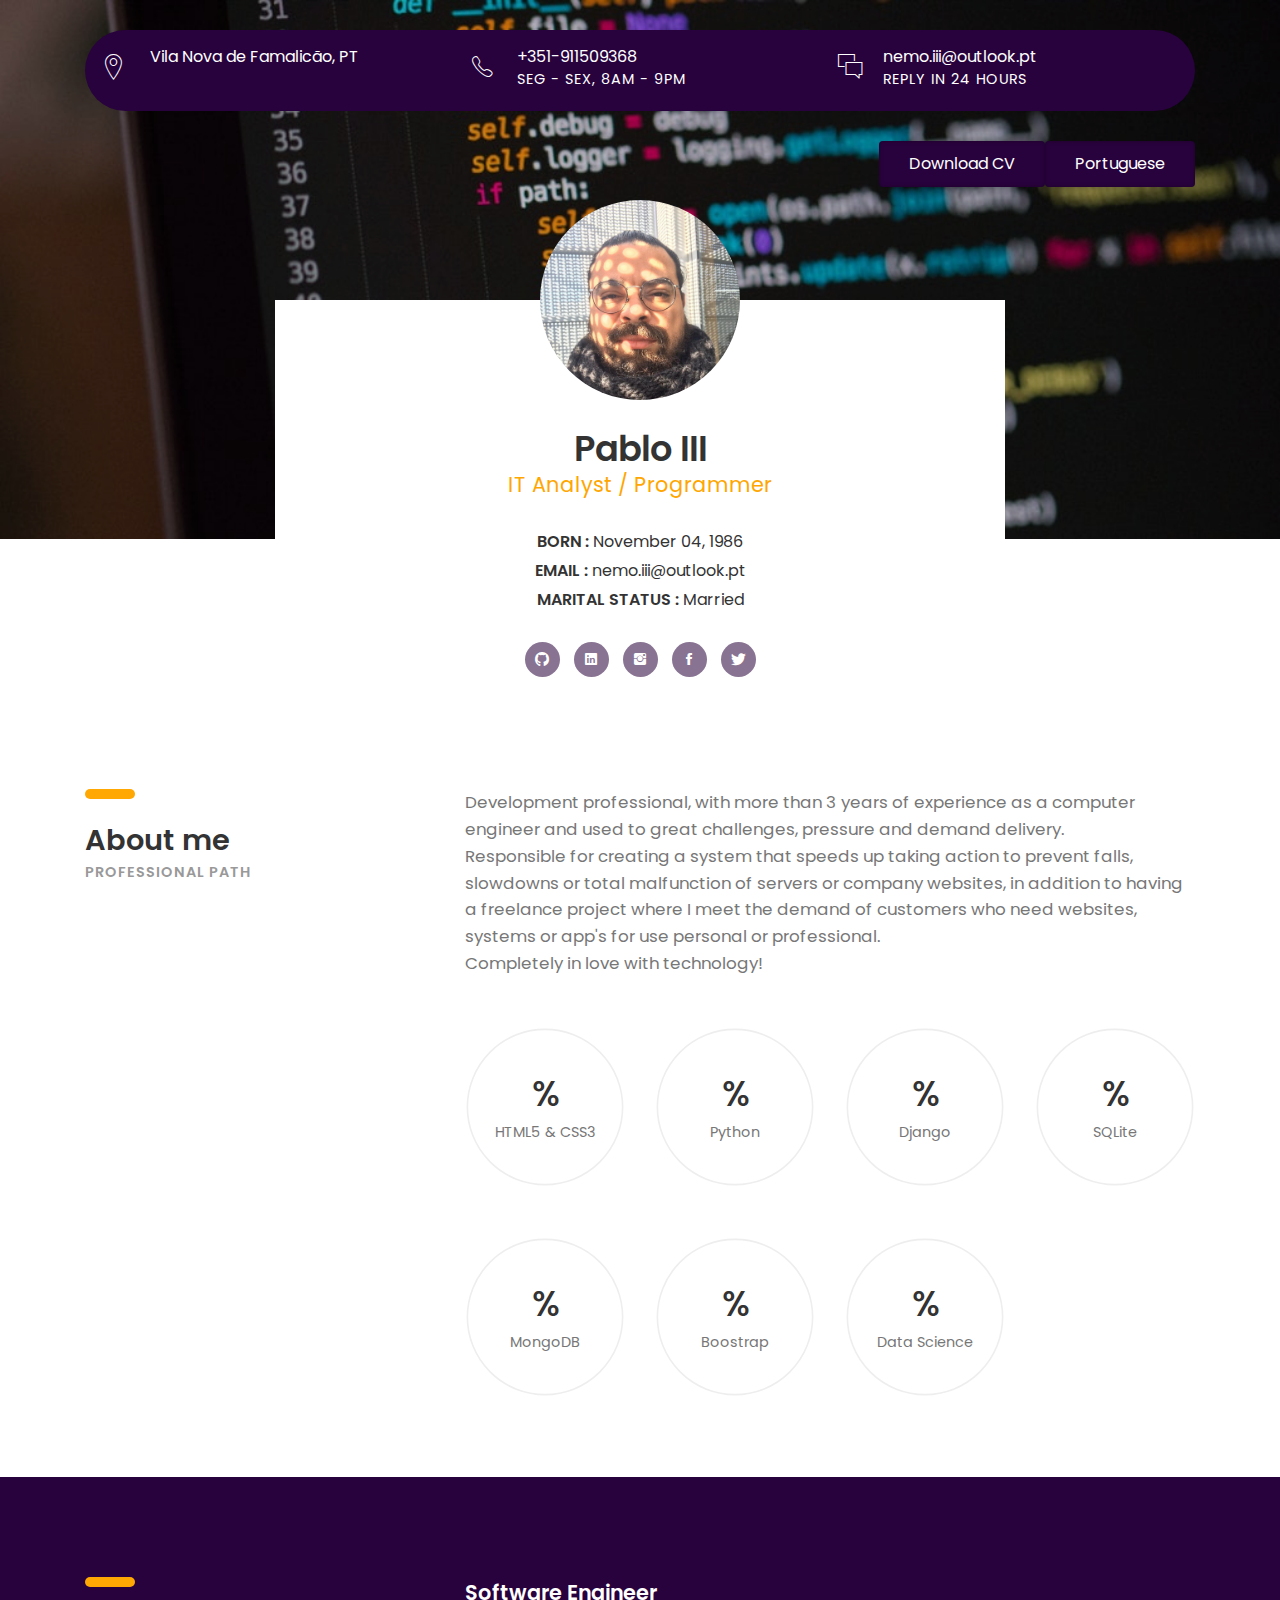
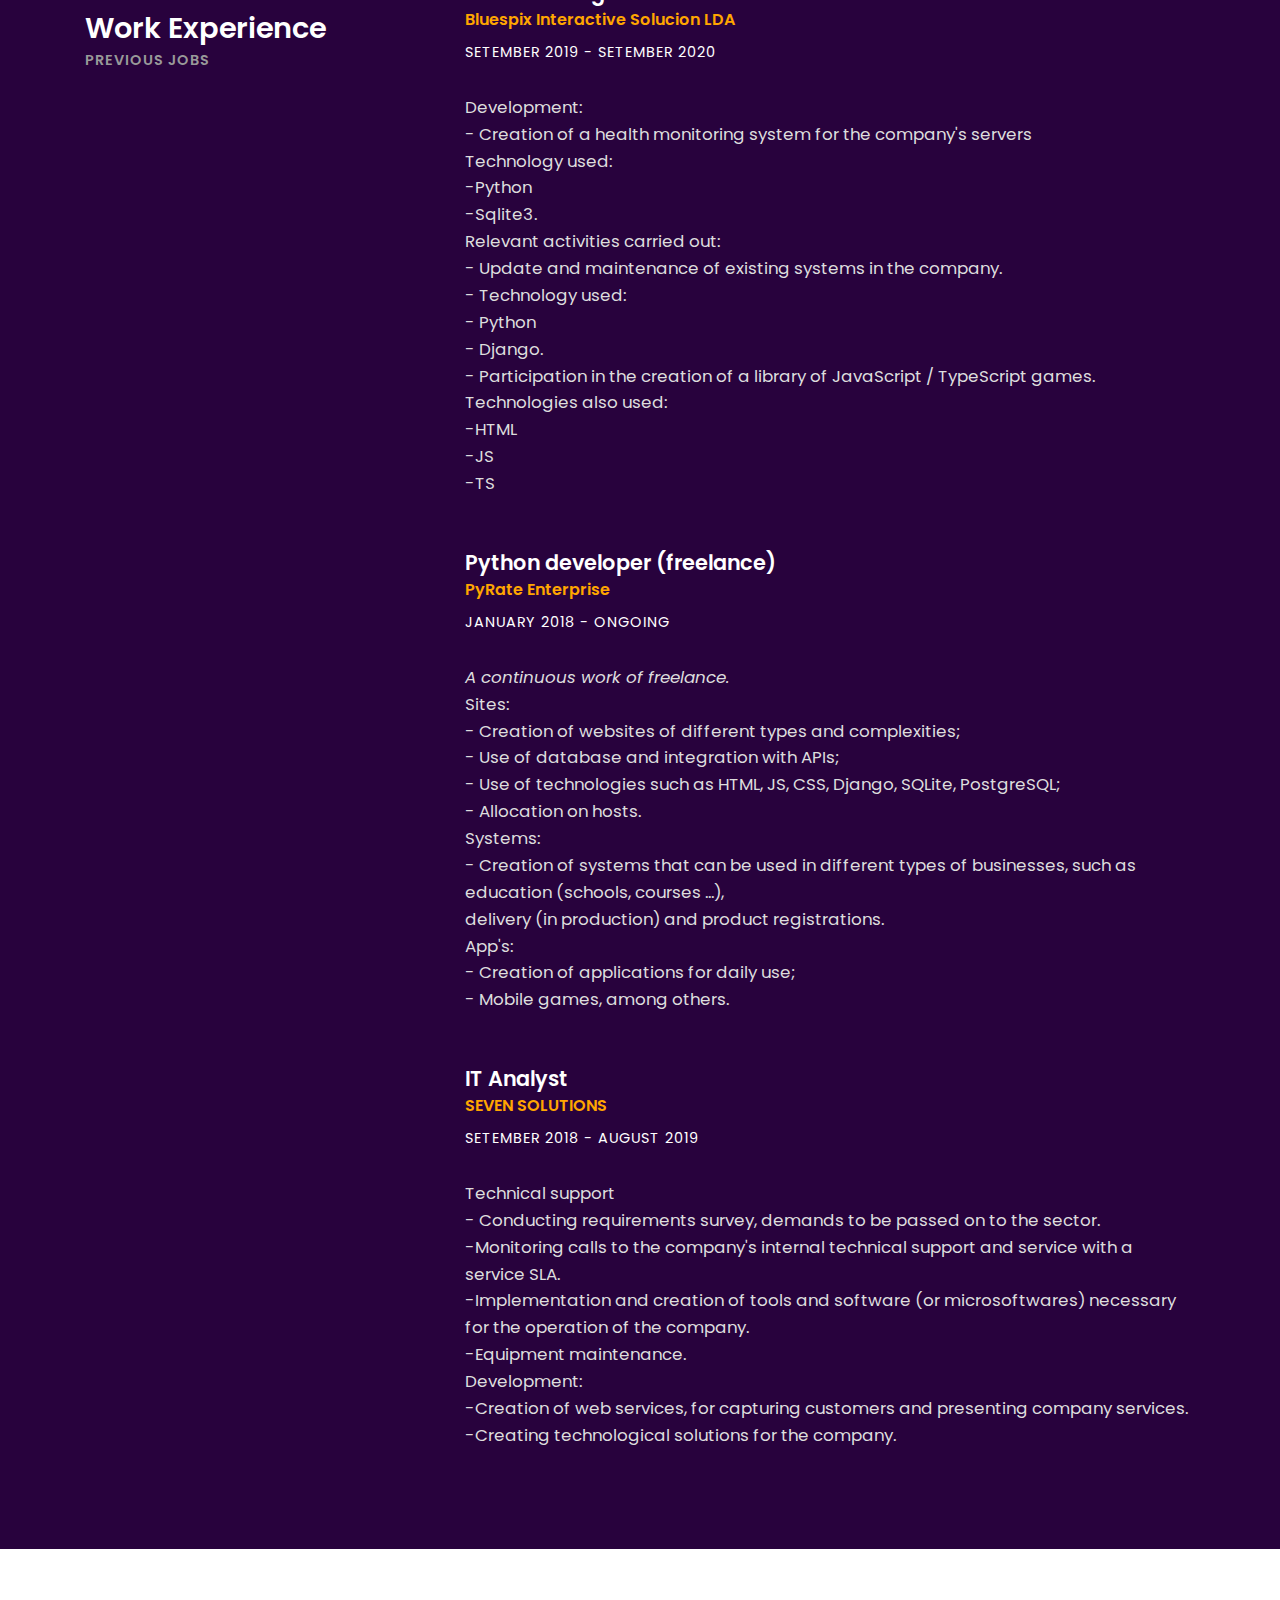
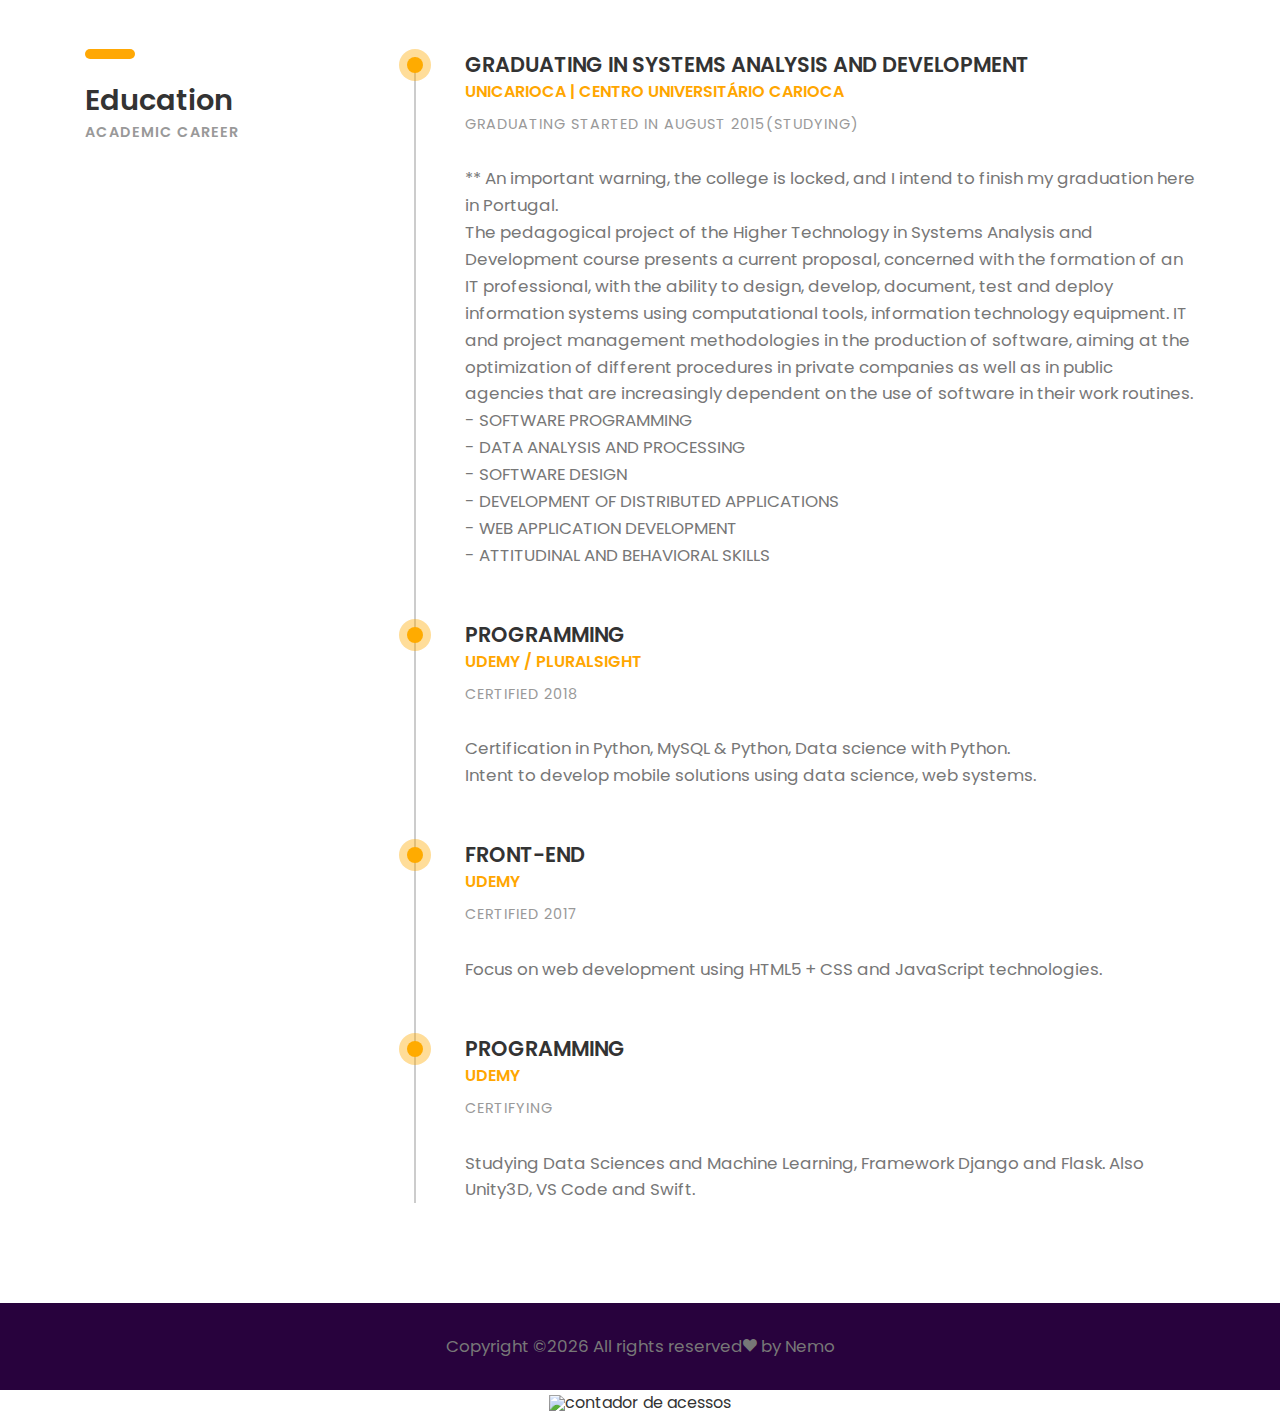
==== commit e67b3c70: "Add files via upload" ====
--- a/index.html
+++ b/index.html
@@ -107,16 +107,9 @@
 				</div><!-- col-sm-4 -->
 				<div class="col-sm-8">
 					<p class="margin-b-50">
-						I am interested in joining your development team. I bring to the table a strong mentality of liking challenges and always looking to improve myself and help the team achieve their goals in my 3 years of experience as a contracted computer engineer and also as a freelancer.<br>
-
-						Key strengths include:<br>
-
-						Development of new solutions. In my current position as a computer engineer, I developed a system that monitors the health and functioning of the servers, in addition to having participated in the creation of a game library in Typescript / JavaScript, solving and fully documenting the problems for future reference.<br>
-						A history of consistently meeting or exceeding performance targets correlated to creating solutions for the company's needs.<br>
-						Technical knowledge:<br>
-						Linux Ubuntu and Fedora; Python, Django; SQLite3; JavaScript, TypeScript, HTML, CSS.<br>
-						Intermediate to advanced English, in reading, writing and conversation.<br>
-						If you are looking for a computer engineer who, even though he is a junior, experienced in technology and able to establish excellent relationships with the team he works with, without fear of asking for help when he needs it, with will and passion for what he does, without fear of challenges, we must talk.<br>
+						Development professional, with more than 3 years of experience as a computer engineer and used to great challenges, pressure and demand delivery.<br>
+						Responsible for creating a system that speeds up taking action to prevent falls, slowdowns or total malfunction of servers or company websites, in addition to having a freelance project where I meet the demand of customers who need websites, systems or app's for use personal or professional.<br>
+						Completely in love with technology!<br>
 					</p>
 					
 					<div class="row">
